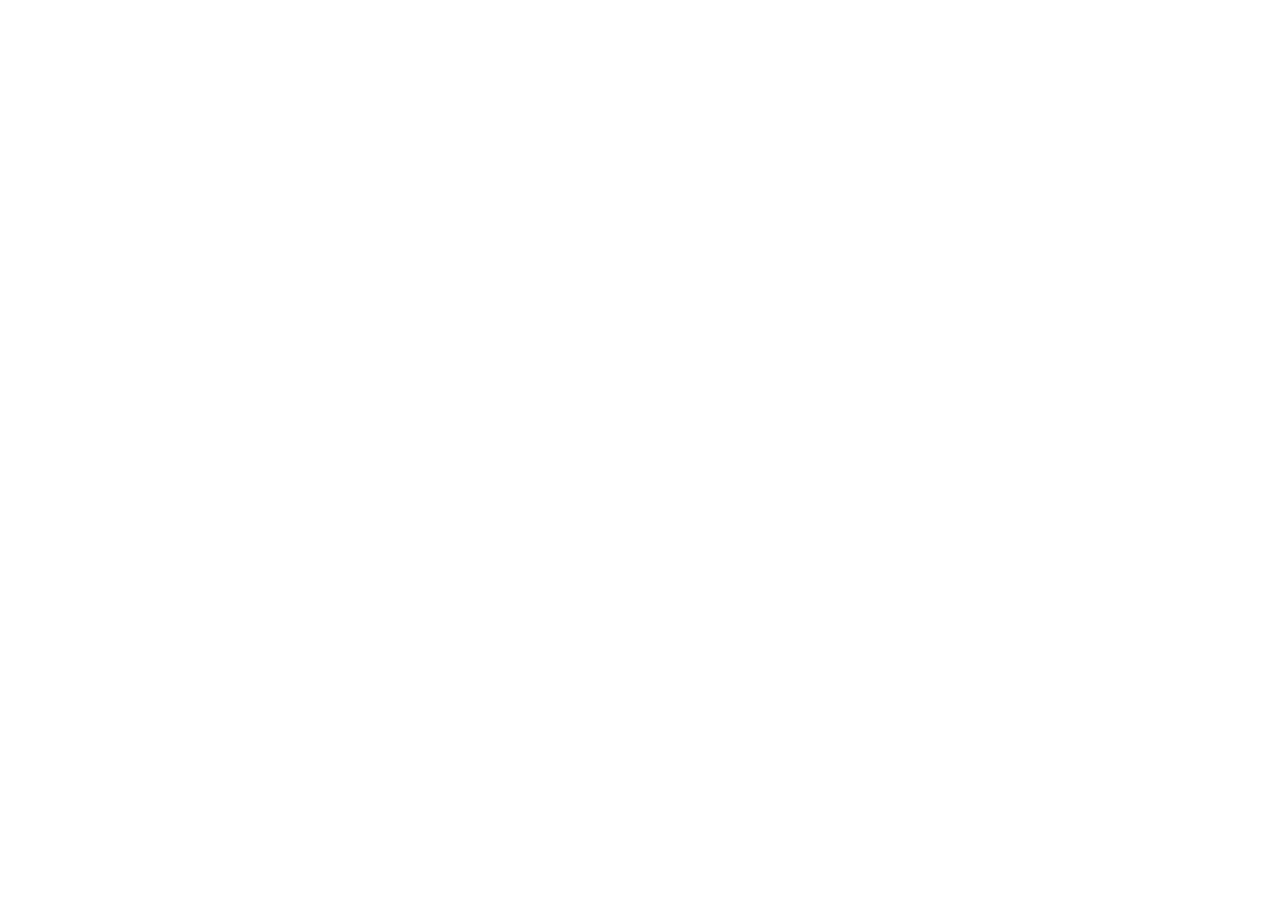
==== index.html @ 6d7d097d "project initiated with all the resouces" ====
<!DOCTYPE html>
<html lang="en">
<head>
    <meta charset="UTF-8">
    <meta name="viewport" content="width=device-width, initial-scale=1.0">
    <title>Taher Md Hasibul Portfolio</title>
</head>
<body>
    
</body>
</html>
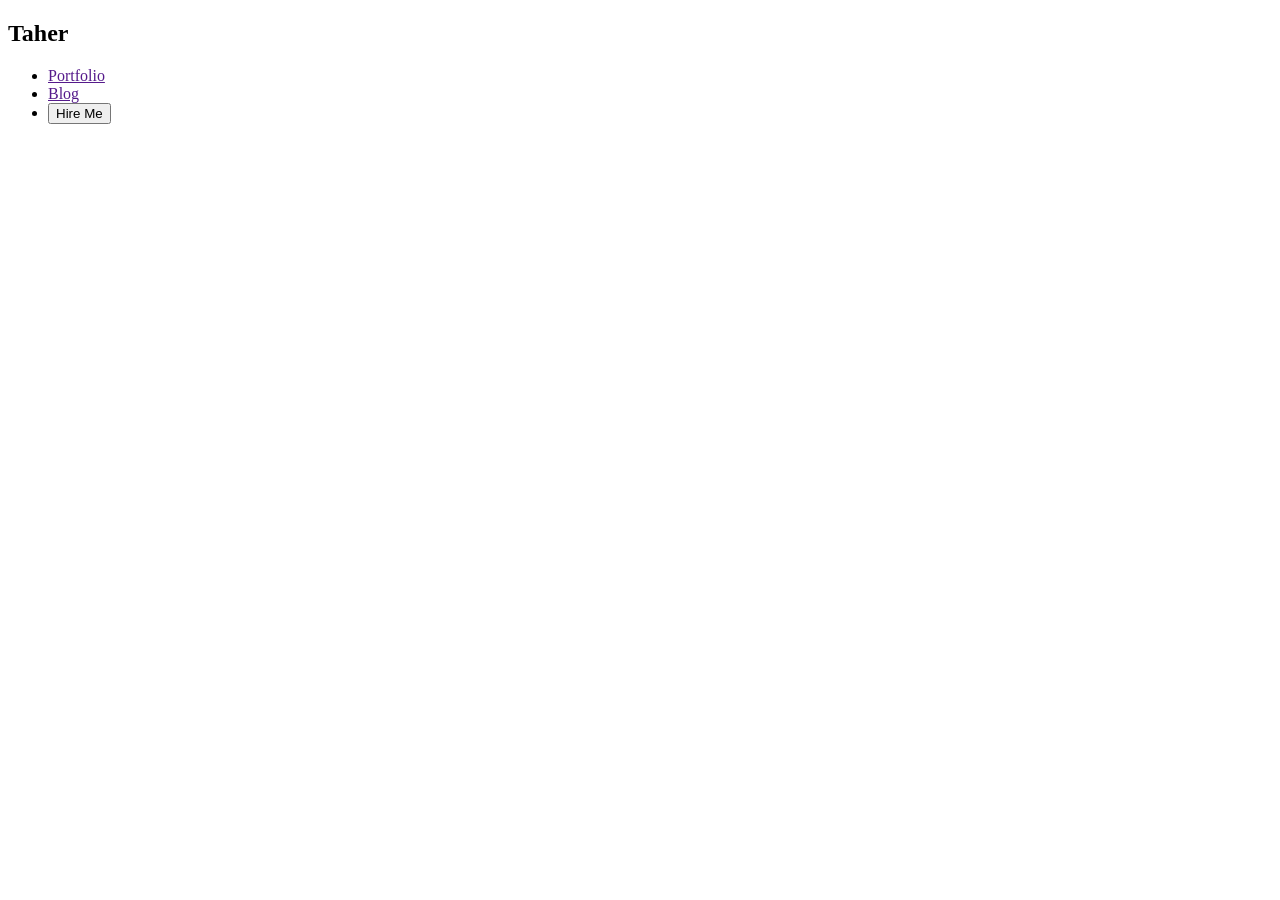
==== commit 068d5d3c: "design navbar and styled according to design" ====
--- a/index.html
+++ b/index.html
@@ -4,8 +4,27 @@
     <meta charset="UTF-8">
     <meta name="viewport" content="width=device-width, initial-scale=1.0">
     <title>Taher Md Hasibul Portfolio</title>
+    <link rel="preconnect" href="https://fonts.googleapis.com">
+<link rel="preconnect" href="https://fonts.gstatic.com" crossorigin>
+<link href="https://fonts.googleapis.com/css2?family=Open+Sans:ital,wght@0,300..800;1,300..800&display=swap" rel="stylesheet">
+
+<link rel="stylesheet" href="../hero-dev-code/styles/portfolio.css">
 </head>
-<body>
+
+<body class="font-open-sans">
+    <header>
+        <nav>
+            <div class="logo">
+                <h2> Ta<span class="color-orange">h</span>er</h2>
+            </div>
+
+            <ul class="menu">
+                <li><a href="">Portfolio</a></li>
+                <li><a href="">Blog</a></li>
+                <li><button class="btn"> Hire Me </button></li>
+            </ul>
+        </nav>
+    </header>
     
 </body>
 </html>
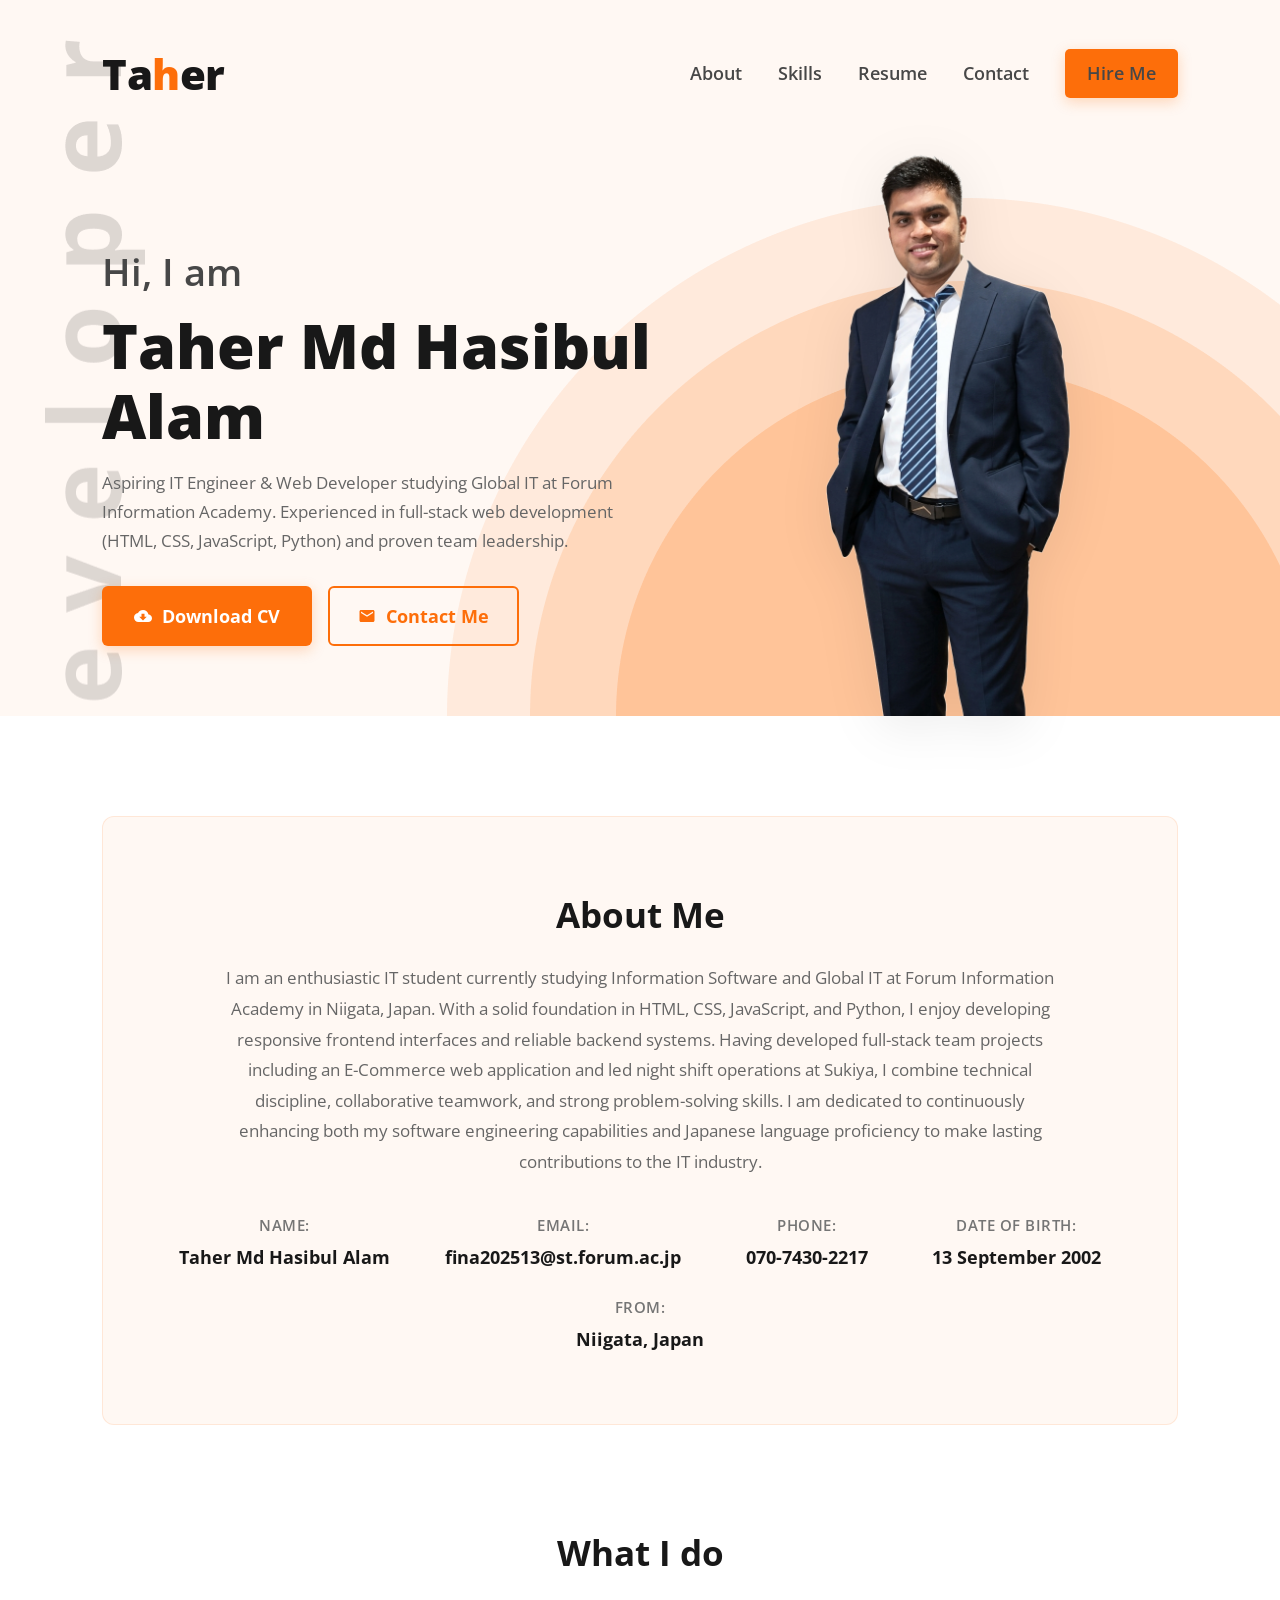
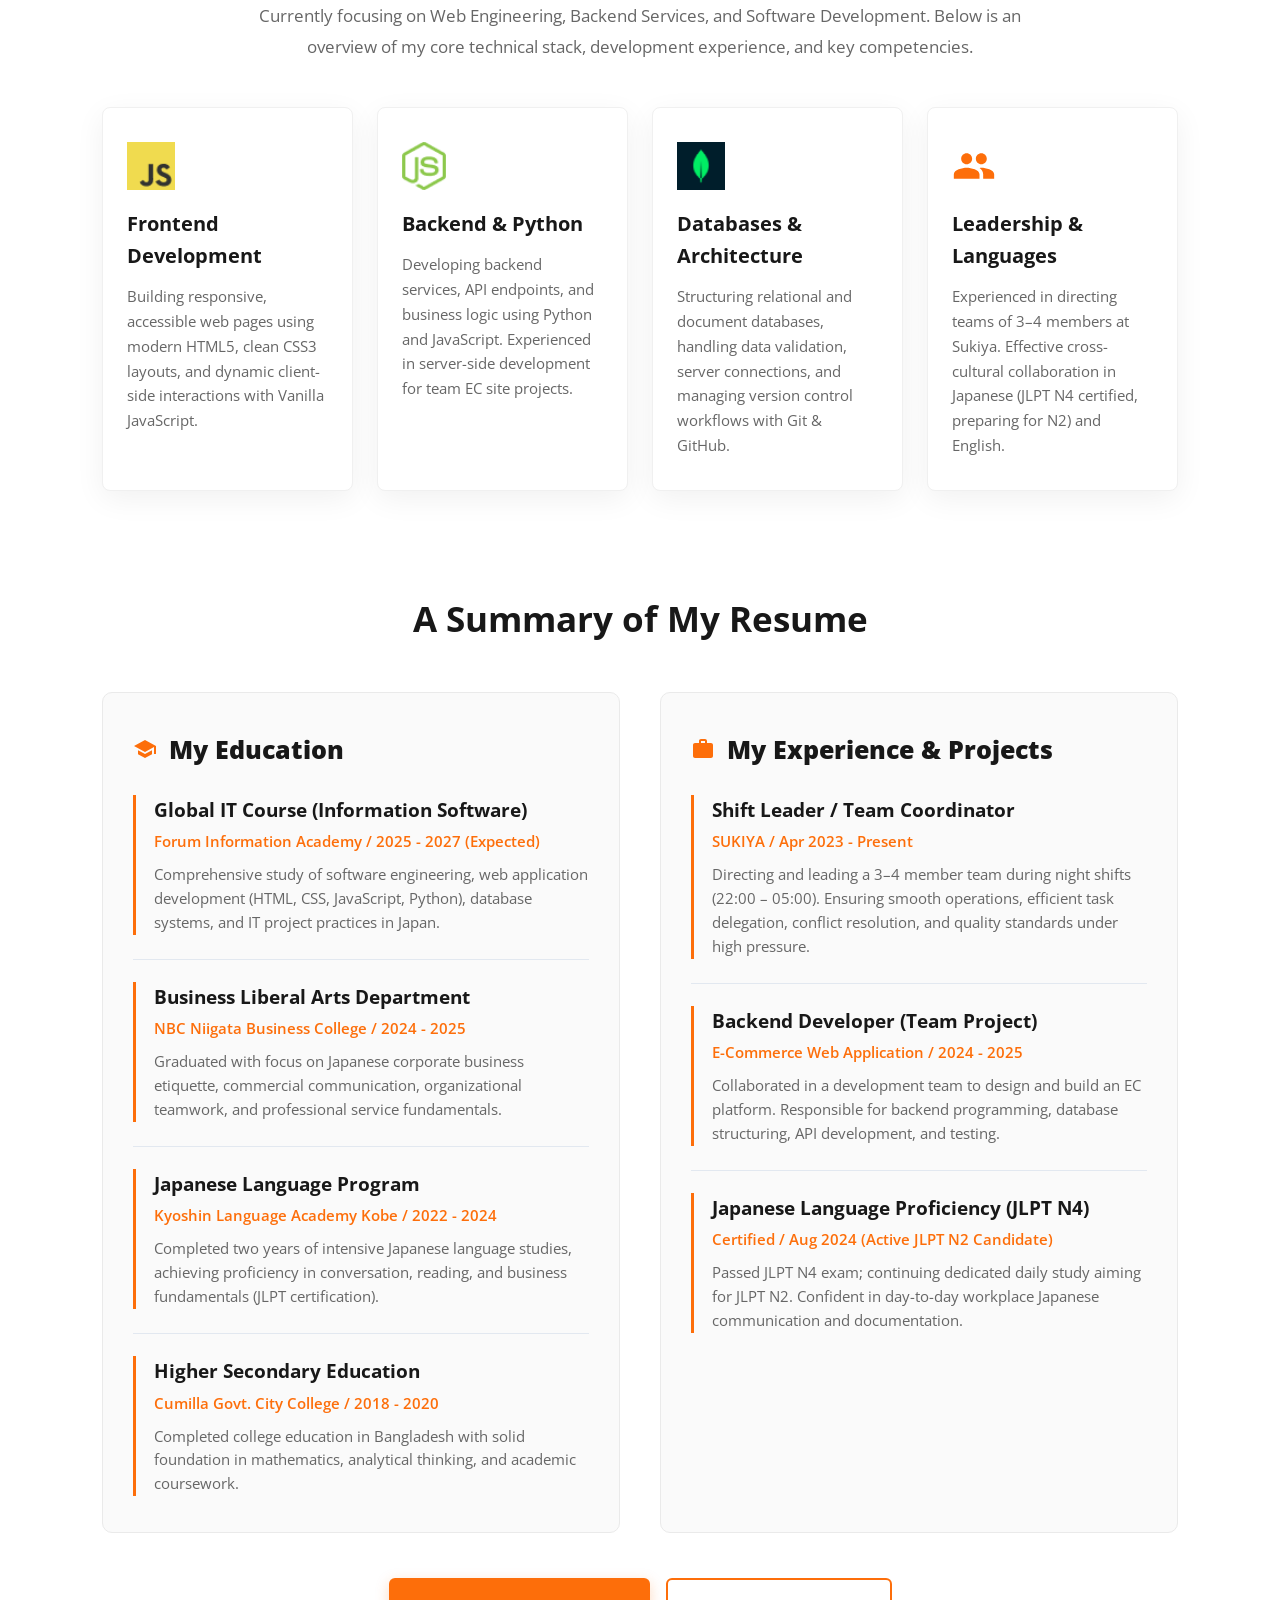
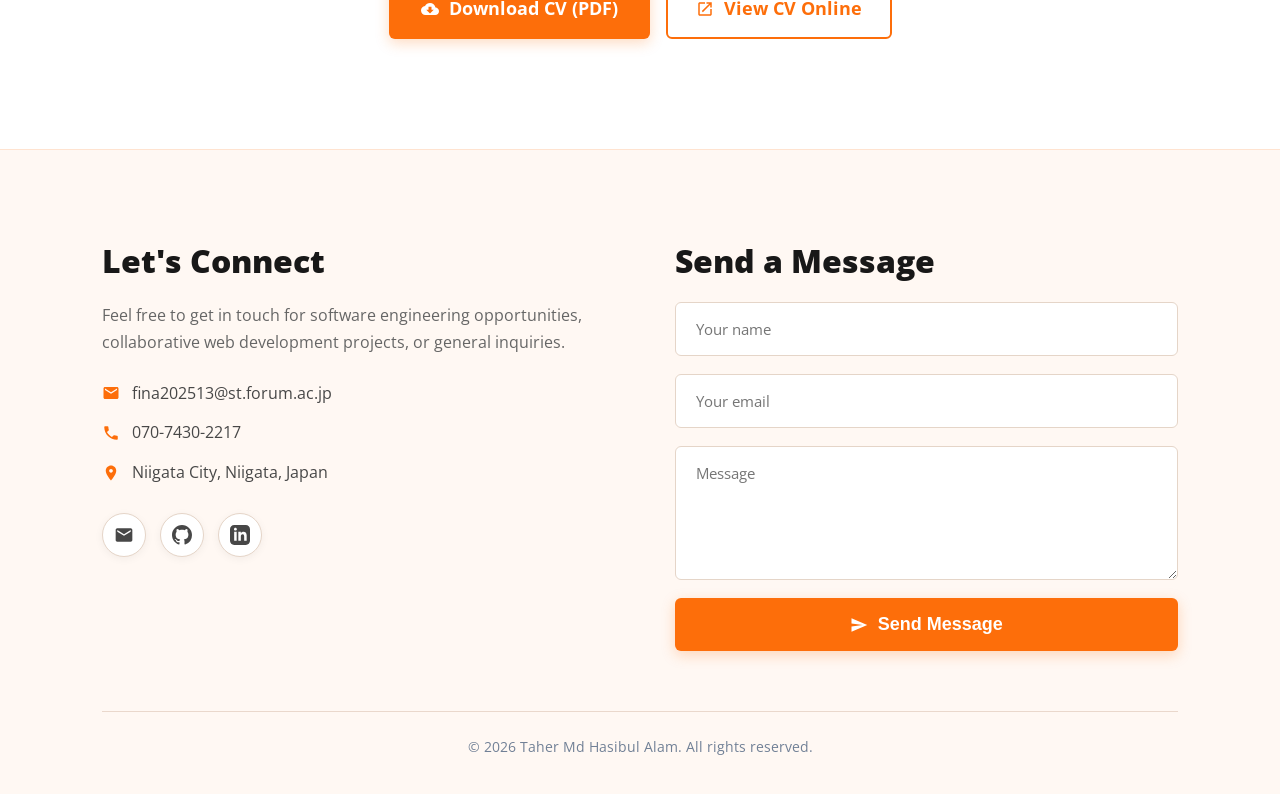
==== commit ee2b24ca: "Update portfolio: fix mobile layout, add CV files, SVG icons, and interactive features" ====
--- a/index.html
+++ b/index.html
@@ -3,28 +3,378 @@
 <head>
     <meta charset="UTF-8">
     <meta name="viewport" content="width=device-width, initial-scale=1.0">
-    <title>Taher Md Hasibul Portfolio</title>
+    <title>Taher Md Hasibul Alam | Web Developer Portfolio</title>
+    <meta name="description" content="Portfolio of Taher Md Hasibul Alam - Web Developer & Global IT Student at Forum Information Academy in Niigata, Japan. Specializing in Frontend and Backend Development.">
+    <!-- Favicon -->
+    <link rel="icon" type="image/svg+xml" href="data:image/svg+xml,<svg xmlns='http://www.w3.org/2000/svg' viewBox='0 0 100 100'><rect width='100' height='100' rx='20' fill='%23FD6E0A'/><text x='50%' y='55%' dominant-baseline='central' text-anchor='middle' fill='white' font-size='60' font-family='sans-serif' font-weight='bold'>T</text></svg>">
+    <!-- Google Fonts -->
     <link rel="preconnect" href="https://fonts.googleapis.com">
-<link rel="preconnect" href="https://fonts.gstatic.com" crossorigin>
-<link href="https://fonts.googleapis.com/css2?family=Open+Sans:ital,wght@0,300..800;1,300..800&display=swap" rel="stylesheet">
-
-<link rel="stylesheet" href="../hero-dev-code/styles/portfolio.css">
+    <link rel="preconnect" href="https://fonts.gstatic.com" crossorigin>
+    <link href="https://fonts.googleapis.com/css2?family=Open+Sans:ital,wght@0,300..800;1,300..800&display=swap" rel="stylesheet">
+    <!-- Font Awesome 6.5.1 -->
+    <link rel="stylesheet" href="https://cdnjs.cloudflare.com/ajax/libs/font-awesome/6.5.1/css/all.min.css">
+    <!-- Custom CSS -->
+    <link rel="stylesheet" href="styles/portfolio.css">
 </head>
 
 <body class="font-open-sans">
-    <header>
+    <!-- Header Section -->
+    <header class="header">
         <nav>
-            <div class="logo">
-                <h2> Ta<span class="color-orange">h</span>er</h2>
-            </div>
-
-            <ul class="menu">
-                <li><a href="">Portfolio</a></li>
-                <li><a href="">Blog</a></li>
-                <li><button class="btn"> Hire Me </button></li>
+            <a href="#" class="logo-link" aria-label="Taher Portfolio Home">
+                <div class="logo">
+                    <h2>Ta<span class="color-orange">h</span>er</h2>
+                </div>
+            </a>
+
+            <button class="mobile-menu-btn" id="mobile-menu-toggle" aria-label="Toggle navigation menu">
+                <svg width="22" height="22" viewBox="0 0 24 24" fill="currentColor"><path d="M3 18h18v-2H3v2zm0-5h18v-2H3v2zm0-7v2h18V6H3z"/></svg>
+            </button>
+
+            <ul class="menu" id="nav-menu">
+                <li><a href="#about">About</a></li>
+                <li><a href="#skills">Skills</a></li>
+                <li><a href="#resume">Resume</a></li>
+                <li><a href="#contact">Contact</a></li>
+                <li><a href="#contact" class="btn-primary btn-nav">Hire Me</a></li>
             </ul>
         </nav>
+
+        <section id="banner" class="banner">
+            <div class="banner-content">
+                <h4 class="banner-greetings">Hi, I am</h4>
+                <h1 class="banner-title">Taher Md Hasibul Alam</h1>
+                <p class="banner-description">
+                    Aspiring IT Engineer & Web Developer studying Global IT at Forum Information Academy. Experienced in full-stack web development (HTML, CSS, JavaScript, Python) and proven team leadership.
+                </p>
+                <div class="banner-buttons">
+                    <a href="cv.pdf" download="Taher_Md_Hasibul_Alam_CV.pdf" class="btn-primary">
+                        <svg width="18" height="18" viewBox="0 0 24 24" fill="currentColor"><path d="M19.35 10.04C18.67 6.59 15.64 4 12 4 9.11 4 6.6 5.64 5.35 8.04 2.34 8.36 0 10.91 0 14c0 3.31 2.69 6 6 6h13c2.76 0 5-2.24 5-5 0-2.64-2.05-4.78-4.65-4.96zM17 13l-5 5-5-5h3V9h4v4h3z"/></svg>
+                        Download CV
+                    </a>
+                    <a href="#contact" class="btn-contact">
+                        <svg width="18" height="18" viewBox="0 0 24 24" fill="currentColor"><path d="M20 4H4c-1.1 0-1.99.9-1.99 2L2 18c0 1.1.9 2 2 2h16c1.1 0 2-.9 2-2V6c0-1.1-.9-2-2-2zm0 4l-8 5-8-5V6l8 5 8-5v2z"/></svg>
+                        Contact Me
+                    </a>
+                </div>
+            </div>
+            <div class="banner-image">
+                <img src="images/taher_cutout.png" alt="Taher Md Hasibul Alam - Web Developer">
+            </div>
+        </section>
     </header>
-    
+
+    <!-- Main Content -->
+    <main class="main-container">
+        <!-- About Me Section -->
+        <section id="about" class="about">
+            <h3 class="section-title">About Me</h3>
+            <p class="section-description">
+                I am an enthusiastic IT student currently studying Information Software and Global IT at Forum Information Academy in Niigata, Japan. With a solid foundation in HTML, CSS, JavaScript, and Python, I enjoy developing responsive frontend interfaces and reliable backend systems. Having developed full-stack team projects including an E-Commerce web application and led night shift operations at Sukiya, I combine technical discipline, collaborative teamwork, and strong problem-solving skills. I am dedicated to continuously enhancing both my software engineering capabilities and Japanese language proficiency to make lasting contributions to the IT industry.
+            </p>
+            <div class="about-info-container">
+                <div class="about-info">
+                    <h4 class="info-title">Name:</h4>
+                    <p class="info-description">Taher Md Hasibul Alam</p>
+                </div>
+                <div class="about-info">
+                    <h4 class="info-title">Email:</h4>
+                    <p class="info-description">
+                        <a href="mailto:fina202513@st.forum.ac.jp" class="info-link">fina202513@st.forum.ac.jp</a>
+                    </p>
+                </div>
+                <div class="about-info">
+                    <h4 class="info-title">Phone:</h4>
+                    <p class="info-description">
+                        <a href="tel:07074302217" class="info-link">070-7430-2217</a>
+                    </p>
+                </div>
+                <div class="about-info">
+                    <h4 class="info-title">Date of birth:</h4>
+                    <p class="info-description">13 September 2002</p>
+                </div>
+                <div class="about-info">
+                    <h4 class="info-title">From:</h4>
+                    <p class="info-description">Niigata, Japan</p>
+                </div>
+            </div>
+        </section>
+
+        <!-- What I Do Section -->
+        <section id="skills" class="skills-section">
+            <h3 class="section-title">What I do</h3>
+            <p class="section-description">
+                Currently focusing on Web Engineering, Backend Services, and Software Development. Below is an overview of my core technical stack, development experience, and key competencies.
+            </p>
+            <div class="skills-container">
+                <div class="skill-card">
+                    <div class="skill-icon-wrap">
+                        <img src="images/icons/js.png" alt="Frontend & JavaScript">
+                    </div>
+                    <h4 class="skill-title">Frontend Development</h4>
+                    <p class="skill-description">
+                        Building responsive, accessible web pages using modern HTML5, clean CSS3 layouts, and dynamic client-side interactions with Vanilla JavaScript.
+                    </p>
+                </div>
+                <div class="skill-card">
+                    <div class="skill-icon-wrap">
+                        <img src="images/icons/nodejs.png" alt="Backend & Python">
+                    </div>
+                    <h4 class="skill-title">Backend & Python</h4>
+                    <p class="skill-description">
+                        Developing backend services, API endpoints, and business logic using Python and JavaScript. Experienced in server-side development for team EC site projects.
+                    </p>
+                </div>
+                <div class="skill-card">
+                    <div class="skill-icon-wrap">
+                        <img src="images/icons/mongo.png" alt="Databases & Architecture">
+                    </div>
+                    <h4 class="skill-title">Databases & Architecture</h4>
+                    <p class="skill-description">
+                        Structuring relational and document databases, handling data validation, server connections, and managing version control workflows with Git & GitHub.
+                    </p>
+                </div>
+                <div class="skill-card">
+                    <div class="skill-icon-wrap">
+                        <svg width="44" height="44" viewBox="0 0 24 24" fill="#FD6E0A"><path d="M16 11c1.66 0 2.99-1.34 2.99-3S17.66 5 16 5c-1.66 0-3 1.34-3 3s1.34 3 3 3zm-8 0c1.66 0 2.99-1.34 2.99-3S9.66 5 8 5C6.34 5 5 6.34 5 8s1.34 3 3 3zm0 2c-2.33 0-7 1.17-7 3.5V19h14v-2.5c0-2.33-4.67-3.5-7-3.5zm8 0c-.29 0-.62.02-.97.05 1.16.84 1.97 1.97 1.97 3.45V19h6v-2.5c0-2.33-4.67-3.5-7-3.5z"/></svg>
+                    </div>
+                    <h4 class="skill-title">Leadership & Languages</h4>
+                    <p class="skill-description">
+                        Experienced in directing teams of 3–4 members at Sukiya. Effective cross-cultural collaboration in Japanese (JLPT N4 certified, preparing for N2) and English.
+                    </p>
+                </div>
+            </div>
+        </section>
+
+        <!-- Resume Section -->
+        <section id="resume" class="resume-section">
+            <h3 class="section-title">A Summary of My Resume</h3>
+            
+            <div class="resume-container">
+                <!-- Education Column -->
+                <div class="resume-column">
+                    <h3 class="resume-column-title">
+                        <svg width="24" height="24" viewBox="0 0 24 24" fill="#FD6E0A"><path d="M5 13.18v4L12 21l7-3.82v-4L12 17l-7-3.82zM12 3L1 9l11 6 9-4.91V17h2V9L12 3z"/></svg>
+                        My Education
+                    </h3>
+
+                    <div class="resume-item">
+                        <h4 class="experience-title">Global IT Course (Information Software)</h4>
+                        <h5 class="experience-sub-title">Forum Information Academy / 2025 - 2027 (Expected)</h5>
+                        <p class="experience-description">
+                            Comprehensive study of software engineering, web application development (HTML, CSS, JavaScript, Python), database systems, and IT project practices in Japan.
+                        </p>
+                    </div>
+                    <hr>
+
+                    <div class="resume-item">
+                        <h4 class="experience-title">Business Liberal Arts Department</h4>
+                        <h5 class="experience-sub-title">NBC Niigata Business College / 2024 - 2025</h5>
+                        <p class="experience-description">
+                            Graduated with focus on Japanese corporate business etiquette, commercial communication, organizational teamwork, and professional service fundamentals.
+                        </p>
+                    </div>
+                    <hr>
+
+                    <div class="resume-item">
+                        <h4 class="experience-title">Japanese Language Program</h4>
+                        <h5 class="experience-sub-title">Kyoshin Language Academy Kobe / 2022 - 2024</h5>
+                        <p class="experience-description">
+                            Completed two years of intensive Japanese language studies, achieving proficiency in conversation, reading, and business fundamentals (JLPT certification).
+                        </p>
+                    </div>
+                    <hr>
+
+                    <div class="resume-item">
+                        <h4 class="experience-title">Higher Secondary Education</h4>
+                        <h5 class="experience-sub-title">Cumilla Govt. City College / 2018 - 2020</h5>
+                        <p class="experience-description">
+                            Completed college education in Bangladesh with solid foundation in mathematics, analytical thinking, and academic coursework.
+                        </p>
+                    </div>
+                </div>
+
+                <!-- Experience Column -->
+                <div class="resume-column">
+                    <h3 class="resume-column-title">
+                        <svg width="24" height="24" viewBox="0 0 24 24" fill="#FD6E0A"><path d="M20 6h-4V4c0-1.11-.89-2-2-2h-4c-1.11 0-2 .89-2 2v2H4c-1.11 0-1.99.89-1.99 2L2 19c0 1.11.89 2 2 2h16c1.11 0 2-.89 2-2V8c0-1.11-.89-2-2-2zm-6 0h-4V4h4v2z"/></svg>
+                        My Experience & Projects
+                    </h3>
+
+                    <div class="resume-item">
+                        <h4 class="experience-title">Shift Leader / Team Coordinator</h4>
+                        <h5 class="experience-sub-title">SUKIYA / Apr 2023 - Present</h5>
+                        <p class="experience-description">
+                            Directing and leading a 3–4 member team during night shifts (22:00 – 05:00). Ensuring smooth operations, efficient task delegation, conflict resolution, and quality standards under high pressure.
+                        </p>
+                    </div>
+                    <hr>
+
+                    <div class="resume-item">
+                        <h4 class="experience-title">Backend Developer (Team Project)</h4>
+                        <h5 class="experience-sub-title">E-Commerce Web Application / 2024 - 2025</h5>
+                        <p class="experience-description">
+                            Collaborated in a development team to design and build an EC platform. Responsible for backend programming, database structuring, API development, and testing.
+                        </p>
+                    </div>
+                    <hr>
+
+                    <div class="resume-item">
+                        <h4 class="experience-title">Japanese Language Proficiency (JLPT N4)</h4>
+                        <h5 class="experience-sub-title">Certified / Aug 2024 (Active JLPT N2 Candidate)</h5>
+                        <p class="experience-description">
+                            Passed JLPT N4 exam; continuing dedicated daily study aiming for JLPT N2. Confident in day-to-day workplace Japanese communication and documentation.
+                        </p>
+                    </div>
+                </div>
+            </div>
+
+            <div class="download-cv-btn-container">
+                <a href="cv.pdf" download="Taher_Md_Hasibul_Alam_CV.pdf" class="btn-primary">
+                    <svg width="18" height="18" viewBox="0 0 24 24" fill="currentColor"><path d="M19.35 10.04C18.67 6.59 15.64 4 12 4 9.11 4 6.6 5.64 5.35 8.04 2.34 8.36 0 10.91 0 14c0 3.31 2.69 6 6 6h13c2.76 0 5-2.24 5-5 0-2.64-2.05-4.78-4.65-4.96zM17 13l-5 5-5-5h3V9h4v4h3z"/></svg>
+                    Download CV (PDF)
+                </a>
+                <a href="cv.html" target="_blank" class="btn-contact">
+                    <svg width="18" height="18" viewBox="0 0 24 24" fill="currentColor"><path d="M19 19H5V5h7V3H5c-1.11 0-2 .9-2 2v14c0 1.1.89 2 2 2h14c1.1 0 2-.9 2-2v-7h-2v7zM14 3v2h3.59l-9.83 9.83 1.41 1.41L19 6.41V10h2V3h-7z"/></svg>
+                    View CV Online
+                </a>
+            </div>
+        </section>
+    </main>
+
+    <!-- Footer / Contact Section -->
+    <footer id="contact" class="footer">
+        <div class="footer-container">
+            <div class="footer-column">
+                <h3 class="footer-title">Let's Connect</h3>
+                <p class="footer-description">
+                    Feel free to get in touch for software engineering opportunities, collaborative web development projects, or general inquiries.
+                </p>
+                <div class="footer-contact-list">
+                    <a href="mailto:fina202513@st.forum.ac.jp" class="footer-contact-item">
+                        <svg width="18" height="18" viewBox="0 0 24 24" fill="#FD6E0A"><path d="M20 4H4c-1.1 0-1.99.9-1.99 2L2 18c0 1.1.9 2 2 2h16c1.1 0 2-.9 2-2V6c0-1.1-.9-2-2-2zm0 4l-8 5-8-5V6l8 5 8-5v2z"/></svg>
+                        fina202513@st.forum.ac.jp
+                    </a>
+                    <a href="tel:07074302217" class="footer-contact-item">
+                        <svg width="18" height="18" viewBox="0 0 24 24" fill="#FD6E0A"><path d="M6.62 10.79c1.44 2.83 3.76 5.14 6.59 6.59l2.2-2.2c.27-.27.67-.36 1.02-.24 1.12.37 2.33.57 3.57.57.55 0 1 .45 1 1V20c0 .55-.45 1-1 1-9.39 0-17-7.61-17-17 0-.55.45-1 1-1h3.5c.55 0 1 .45 1 1 0 1.25.2 2.45.57 3.57.11.35.03.74-.25 1.02l-2.2 2.2z"/></svg>
+                        070-7430-2217
+                    </a>
+                    <div class="footer-contact-item">
+                        <svg width="18" height="18" viewBox="0 0 24 24" fill="#FD6E0A"><path d="M12 2C8.13 2 5 5.13 5 9c0 5.25 7 13 7 13s7-7.75 7-13c0-3.87-3.13-7-7-7zm0 9.5c-1.38 0-2.5-1.12-2.5-2.5s1.12-2.5 2.5-2.5 2.5 1.12 2.5 2.5-1.12 2.5-2.5 2.5z"/></svg>
+                        Niigata City, Niigata, Japan
+                    </div>
+                </div>
+                <div class="social-links">
+                    <a href="mailto:fina202513@st.forum.ac.jp" class="social-btn" title="Send Email" aria-label="Send Email">
+                        <svg width="19" height="19" viewBox="0 0 24 24" fill="currentColor"><path d="M20 4H4c-1.1 0-1.99.9-1.99 2L2 18c0 1.1.9 2 2 2h16c1.1 0 2-.9 2-2V6c0-1.1-.9-2-2-2zm0 4l-8 5-8-5V6l8 5 8-5v2z"/></svg>
+                    </a>
+                    <a href="https://github.com/fina202513-prog" target="_blank" rel="noopener noreferrer" class="social-btn" title="GitHub Profile" aria-label="GitHub Profile">
+                        <svg width="19" height="19" viewBox="0 0 24 24" fill="currentColor"><path d="M12 0C5.37 0 0 5.37 0 12c0 5.31 3.435 9.795 8.205 11.385.6.105.825-.255.825-.57 0-.285-.015-1.23-.015-2.235-3.015.555-3.795-.735-4.035-1.41-.135-.345-.72-1.41-1.23-1.695-.42-.225-1.02-.78-.015-.795.945-.015 1.62.87 1.845 1.23 1.08 1.815 2.805 1.305 3.495.99.105-.78.42-1.305.765-1.605-2.67-.3-5.46-1.335-5.46-5.925 0-1.305.465-2.385 1.23-3.225-.12-.3-.54-1.53.12-3.18 0 0 1.005-.315 3.3 1.23.96-.27 1.98-.405 3-.405s2.04.135 3 .405c2.295-1.56 3.3-1.23 3.3-1.23.66 1.65.24 2.88.12 3.18.765.84 1.23 1.905 1.23 3.225 0 4.605-2.805 5.625-5.475 5.925.435.375.81 1.095.81 2.22 0 1.605-.015 2.895-.015 3.3 0 .315.225.69.825.57A12.02 12.02 0 0024 12c0-6.63-5.37-12-12-12z"/></svg>
+                    </a>
+                    <a href="https://linkedin.com" target="_blank" rel="noopener noreferrer" class="social-btn" title="LinkedIn Profile" aria-label="LinkedIn Profile">
+                        <svg width="18" height="18" viewBox="0 0 24 24" fill="currentColor"><path d="M19 0h-14c-2.761 0-5 2.239-5 5v14c0 2.761 2.239 5 5 5h14c2.762 0 5-2.239 5-5v-14c0-2.761-2.238-5-5-5zm-11 19h-3v-11h3v11zm-1.5-12.268c-.966 0-1.75-.79-1.75-1.764s.784-1.764 1.75-1.764 1.75.79 1.75 1.764-.783 1.764-1.75 1.764zm13.5 12.268h-3v-5.604c0-3.368-4-3.113-4 0v5.604h-3v-11h3v1.765c1.396-2.586 7-2.777 7 2.476v6.759z"/></svg>
+                    </a>
+                </div>
+            </div>
+
+            <div class="footer-column contact-form">
+                <h3 class="footer-title">Send a Message</h3>
+                <form id="contact-form" action="mailto:fina202513@st.forum.ac.jp" method="POST" enctype="text/plain">
+                    <input type="text" id="form-name" name="name" placeholder="Your name" required aria-label="Your name">
+                    <input type="email" id="form-email" name="email" placeholder="Your email" required aria-label="Your email">
+                    <textarea rows="5" id="form-message" name="message" placeholder="Message" required aria-label="Message"></textarea>
+                    <button class="btn-primary" type="submit">
+                        <svg width="18" height="18" viewBox="0 0 24 24" fill="currentColor"><path d="M2.01 21L23 12 2.01 3 2 10l15 2-15 2z"/></svg>
+                        Send Message
+                    </button>
+                    <div class="form-feedback" id="form-feedback"></div>
+                </form>
+            </div>
+        </div>
+
+        <div class="footer-bottom">
+            <p>© 2026 Taher Md Hasibul Alam. All rights reserved.</p>
+        </div>
+    </footer>
+
+    <!-- Back to top button -->
+    <button class="back-to-top" id="back-to-top" aria-label="Back to top">
+        <svg width="20" height="20" viewBox="0 0 24 24" fill="currentColor"><path d="M4 12l1.41 1.41L11 7.83V20h2V7.83l5.58 5.59L20 12l-8-8-8 8z"/></svg>
+    </button>
+
+    <!-- Interactive JavaScript -->
+    <script>
+        // Mobile Navigation Toggle
+        const menuToggle = document.getElementById('mobile-menu-toggle');
+        const navMenu = document.getElementById('nav-menu');
+
+        if (menuToggle && navMenu) {
+            menuToggle.addEventListener('click', () => {
+                navMenu.classList.toggle('open');
+                const isOpen = navMenu.classList.contains('open');
+                menuToggle.setAttribute('aria-expanded', isOpen);
+                menuToggle.innerHTML = isOpen 
+                    ? '<svg width="22" height="22" viewBox="0 0 24 24" fill="currentColor"><path d="M19 6.41L17.59 5 12 10.59 6.41 5 5 6.41 10.59 12 5 17.59 6.41 19 12 13.41 17.59 19 19 17.59 13.41 12z"/></svg>'
+                    : '<svg width="22" height="22" viewBox="0 0 24 24" fill="currentColor"><path d="M3 18h18v-2H3v2zm0-5h18v-2H3v2zm0-7v2h18V6H3z"/></svg>';
+            });
+
+            // Close menu when clicking on any menu link
+            navMenu.querySelectorAll('a').forEach(link => {
+                link.addEventListener('click', () => {
+                    if (navMenu.classList.contains('open')) {
+                        navMenu.classList.remove('open');
+                        menuToggle.setAttribute('aria-expanded', 'false');
+                        menuToggle.innerHTML = '<svg width="22" height="22" viewBox="0 0 24 24" fill="currentColor"><path d="M3 18h18v-2H3v2zm0-5h18v-2H3v2zm0-7v2h18V6H3z"/></svg>';
+                    }
+                });
+            });
+        }
+
+        // Back to top floating button
+        const backToTopBtn = document.getElementById('back-to-top');
+        if (backToTopBtn) {
+            window.addEventListener('scroll', () => {
+                if (window.scrollY > 300) {
+                    backToTopBtn.classList.add('show');
+                } else {
+                    backToTopBtn.classList.remove('show');
+                }
+            });
+
+            backToTopBtn.addEventListener('click', () => {
+                window.scrollTo({ top: 0, behavior: 'smooth' });
+            });
+        }
+
+        // Contact Form Submission Handler
+        const contactForm = document.getElementById('contact-form');
+        const formFeedback = document.getElementById('form-feedback');
+
+        if (contactForm) {
+            contactForm.addEventListener('submit', (e) => {
+                const name = document.getElementById('form-name').value.trim();
+                const email = document.getElementById('form-email').value.trim();
+                const message = document.getElementById('form-message').value.trim();
+
+                if (!name || !email || !message) return;
+
+                // Build mailto query
+                const subject = encodeURIComponent(`Portfolio Inquiry from ${name}`);
+                const body = encodeURIComponent(`Name: ${name}\nEmail: ${email}\n\nMessage:\n${message}`);
+                const mailtoUrl = `mailto:fina202513@st.forum.ac.jp?subject=${subject}&body=${body}`;
+
+                // Show success feedback
+                if (formFeedback) {
+                    formFeedback.textContent = "Thank you! Launching your email app to send message...";
+                    formFeedback.className = "form-feedback success";
+                }
+
+                // Launch mail client
+                setTimeout(() => {
+                    window.location.href = mailtoUrl;
+                }, 400);
+            });
+        }
+    </script>
 </body>
-</html>+</html>
--- a/styles/portfolio.css
+++ b/styles/portfolio.css
@@ -0,0 +1,861 @@
+/* Reset & Shared styles */
+* {
+    margin: 0;
+    padding: 0;
+    box-sizing: border-box;
+}
+
+html {
+    scroll-behavior: smooth;
+    overflow-x: hidden;
+}
+
+body {
+    font-family: "Open Sans", -apple-system, BlinkMacSystemFont, "Segoe UI", Roboto, sans-serif;
+    color: #474747;
+    background-color: #FFFFFF;
+    overflow-x: hidden;
+    line-height: 1.6;
+}
+
+.font-open-sans {
+    font-family: "Open Sans", -apple-system, BlinkMacSystemFont, "Segoe UI", Roboto, sans-serif;
+}
+
+.color-orange {
+    color: #FD6E0A;
+}
+
+/* Primary Button */
+.btn-primary {
+    background-color: #FD6E0A;
+    border: none;
+    padding: 16px 32px;
+    border-radius: 6px;
+    font-size: 18px;
+    font-weight: 700;
+    color: white;
+    cursor: pointer;
+    text-decoration: none;
+    display: inline-flex;
+    align-items: center;
+    justify-content: center;
+    gap: 10px;
+    transition: background-color 0.2s ease, transform 0.2s ease, box-shadow 0.2s ease;
+    box-shadow: 0 4px 14px rgba(253, 110, 10, 0.25);
+}
+
+.btn-primary svg {
+    flex-shrink: 0;
+}
+
+.btn-primary:hover {
+    background-color: #e55c00;
+    transform: translateY(-2px);
+    box-shadow: 0 6px 18px rgba(253, 110, 10, 0.35);
+}
+
+.btn-primary:active {
+    transform: translateY(0);
+}
+
+.btn-nav {
+    padding: 10px 22px;
+    font-size: 15px;
+    border-radius: 5px;
+}
+
+/* Secondary / Outline Button */
+.btn-contact {
+    background-color: transparent;
+    border: 2px solid #FD6E0A;
+    color: #FD6E0A;
+    padding: 14px 28px;
+    border-radius: 6px;
+    font-size: 18px;
+    font-weight: 700;
+    text-decoration: none;
+    cursor: pointer;
+    transition: all 0.2s ease;
+    display: inline-flex;
+    align-items: center;
+    justify-content: center;
+    gap: 10px;
+}
+
+.btn-contact svg {
+    flex-shrink: 0;
+}
+
+.btn-contact:hover {
+    background-color: #FD6E0A;
+    color: white;
+    transform: translateY(-2px);
+    box-shadow: 0 6px 18px rgba(253, 110, 10, 0.25);
+}
+
+.btn-contact:active {
+    transform: translateY(0);
+}
+
+/* Section Shared Typography */
+.section-title {
+    font-size: 35px;
+    font-weight: bold;
+    color: #181818;
+    text-align: center;
+    margin-bottom: 20px;
+}
+
+.section-description {
+    font-size: 17px;
+    color: #666666;
+    line-height: 1.8;
+    text-align: center;
+    max-width: 830px;
+    margin: 0 auto;
+}
+
+/* Main Container */
+.main-container {
+    width: 84%;
+    max-width: 1140px;
+    margin: 0 auto;
+}
+
+/* =========================================
+   Header & Navbar
+   ========================================= */
+header.header {
+    background-color: #FFF8F3;
+    background-image: url('../images/header_bg.png'), url('../images/developer.png');
+    background-repeat: no-repeat;
+    background-position: bottom right, left 45px top 40px;
+    padding-top: 40px;
+}
+
+nav {
+    width: 84%;
+    max-width: 1140px;
+    margin: 0 auto;
+    display: flex;
+    justify-content: space-between;
+    align-items: center;
+    position: relative;
+}
+
+.logo-link {
+    text-decoration: none;
+    color: inherit;
+    display: inline-block;
+}
+
+.logo h2 {
+    font-size: 42px;
+    font-weight: 900;
+    color: #181818;
+    letter-spacing: -0.5px;
+}
+
+.mobile-menu-btn {
+    display: none;
+    background: #FFFFFF;
+    border: 1px solid #E5D5C8;
+    width: 44px;
+    height: 44px;
+    border-radius: 6px;
+    color: #181818;
+    cursor: pointer;
+    align-items: center;
+    justify-content: center;
+    transition: color 0.2s ease, border-color 0.2s ease;
+}
+
+.mobile-menu-btn:hover {
+    color: #FD6E0A;
+    border-color: #FD6E0A;
+}
+
+nav .menu {
+    display: flex;
+    list-style-type: none;
+    gap: 36px;
+    align-items: center;
+}
+
+nav .menu a {
+    font-size: 18px;
+    color: #474747;
+    text-decoration: none;
+    font-weight: 600;
+    transition: color 0.2s ease;
+}
+
+nav .menu a:hover {
+    color: #FD6E0A;
+}
+
+/* =========================================
+   Banner Section
+   ========================================= */
+.banner {
+    width: 84%;
+    max-width: 1140px;
+    margin: 20px auto 0 auto;
+    display: flex;
+    justify-content: space-between;
+    align-items: flex-end;
+    gap: 30px;
+}
+
+.banner-content {
+    flex: 1;
+    max-width: 580px;
+    padding-bottom: 70px;
+}
+
+.banner-greetings {
+    font-size: clamp(24px, 3.2vw, 38px);
+    font-weight: 600;
+    color: #474747;
+    margin-bottom: 8px;
+}
+
+.banner-title {
+    font-size: clamp(34px, 4.8vw, 68px);
+    font-weight: 800;
+    color: #181818;
+    margin-bottom: 18px;
+    line-height: 1.15;
+    word-break: break-word;
+    overflow-wrap: break-word;
+}
+
+.banner-description {
+    font-size: 17px;
+    color: #666666;
+    line-height: 1.7;
+    margin-bottom: 30px;
+}
+
+.banner-buttons {
+    display: flex;
+    gap: 16px;
+    align-items: center;
+    flex-wrap: wrap;
+}
+
+.banner-image {
+    flex: 1;
+    max-width: 480px;
+    display: flex;
+    justify-content: center;
+    align-items: flex-end;
+}
+
+.banner-image img {
+    width: 100%;
+    max-width: 440px;
+    height: auto;
+    display: block;
+    vertical-align: bottom;
+    filter: drop-shadow(0 10px 25px rgba(0, 0, 0, 0.08));
+}
+
+/* =========================================
+   About Me Section
+   ========================================= */
+.about {
+    background-color: #FFF8F3;
+    border-radius: 12px;
+    padding: 70px 60px;
+    text-align: center;
+    margin-top: 100px;
+    border: 1px solid rgba(253, 110, 10, 0.12);
+}
+
+.about .section-description {
+    margin-bottom: 35px;
+}
+
+.about-info-container {
+    display: flex;
+    justify-content: space-around;
+    flex-wrap: wrap;
+    gap: 24px;
+    margin-top: 35px;
+    text-align: center;
+}
+
+.about-info {
+    min-width: 140px;
+}
+
+.info-title {
+    font-size: 15px;
+    color: #757575;
+    font-weight: 600;
+    margin-bottom: 6px;
+    text-transform: uppercase;
+    letter-spacing: 0.5px;
+}
+
+.info-description {
+    font-size: 18px;
+    font-weight: 700;
+    color: #181818;
+}
+
+.info-link {
+    color: #181818;
+    text-decoration: none;
+    transition: color 0.2s ease;
+}
+
+.info-link:hover {
+    color: #FD6E0A;
+    text-decoration: underline;
+}
+
+/* =========================================
+   What I Do (Skills) Section
+   ========================================= */
+.skills-section {
+    margin-top: 100px;
+}
+
+.skills-container {
+    display: grid;
+    grid-template-columns: repeat(4, 1fr);
+    gap: 24px;
+    margin-top: 45px;
+}
+
+.skill-card {
+    background: #FFFFFF;
+    box-shadow: 0px 8px 30px rgba(0, 0, 0, 0.06);
+    border-radius: 8px;
+    padding: 32px 24px;
+    border: 1px solid #F0F0F0;
+    transition: transform 0.25s ease, box-shadow 0.25s ease, border-color 0.25s ease;
+    display: flex;
+    flex-direction: column;
+}
+
+.skill-card:hover {
+    transform: translateY(-6px);
+    box-shadow: 0px 14px 40px rgba(253, 110, 10, 0.12);
+    border-color: #FD6E0A;
+}
+
+.skill-icon-wrap {
+    height: 52px;
+    display: flex;
+    align-items: center;
+    margin-bottom: 16px;
+}
+
+.skill-card img {
+    height: 48px;
+    width: auto;
+    object-fit: contain;
+}
+
+.skill-title {
+    font-size: 20px;
+    font-weight: 700;
+    color: #181818;
+    margin-bottom: 12px;
+}
+
+.skill-description {
+    color: #666666;
+    font-size: 15px;
+    line-height: 1.65;
+    flex-grow: 1;
+}
+
+/* =========================================
+   Resume Section
+   ========================================= */
+.resume-section {
+    margin-top: 100px;
+}
+
+.resume-container {
+    display: grid;
+    grid-template-columns: repeat(2, 1fr);
+    gap: 40px;
+    margin-top: 45px;
+}
+
+.resume-column {
+    background: #FAFAFA;
+    border: 1px solid #EAEAEA;
+    border-radius: 10px;
+    padding: 36px 30px;
+}
+
+.resume-column-title {
+    font-size: 25px;
+    font-weight: 800;
+    color: #181818;
+    margin-bottom: 26px;
+    display: flex;
+    align-items: center;
+    gap: 12px;
+}
+
+.resume-column-title svg {
+    flex-shrink: 0;
+}
+
+.resume-item {
+    position: relative;
+    padding-left: 18px;
+    border-left: 3px solid #FD6E0A;
+    margin-bottom: 24px;
+}
+
+.resume-item:last-child {
+    margin-bottom: 0;
+}
+
+.experience-title {
+    font-size: 19px;
+    font-weight: 700;
+    color: #181818;
+    margin-bottom: 4px;
+}
+
+.experience-sub-title {
+    font-size: 15px;
+    font-weight: 600;
+    color: #FD6E0A;
+    margin-bottom: 10px;
+}
+
+.experience-description {
+    color: #666666;
+    line-height: 1.65;
+    font-size: 14.5px;
+}
+
+.resume-column hr {
+    border: 0;
+    height: 1px;
+    background-color: #E2E8F0;
+    margin: 22px 0;
+}
+
+.download-cv-btn-container {
+    margin-top: 45px;
+    display: flex;
+    justify-content: center;
+    align-items: center;
+    gap: 16px;
+    flex-wrap: wrap;
+}
+
+/* =========================================
+   Footer / Contact Section
+   ========================================= */
+footer.footer {
+    background-color: #FFF8F3;
+    margin-top: 110px;
+    padding: 85px 0 35px 0;
+    border-top: 1px solid rgba(253, 110, 10, 0.15);
+}
+
+.footer-container {
+    width: 84%;
+    max-width: 1140px;
+    margin: 0 auto;
+    display: grid;
+    grid-template-columns: 1fr 1fr;
+    gap: 70px;
+}
+
+.footer-column {
+    display: flex;
+    flex-direction: column;
+}
+
+.footer-title {
+    font-size: 32px;
+    font-weight: 800;
+    color: #181818;
+    margin-bottom: 16px;
+}
+
+.footer-description {
+    color: #666666;
+    font-size: 16px;
+    line-height: 1.7;
+    margin-bottom: 24px;
+    max-width: 480px;
+}
+
+.footer-contact-list {
+    margin-bottom: 28px;
+    display: flex;
+    flex-direction: column;
+    gap: 14px;
+}
+
+.footer-contact-item {
+    display: inline-flex;
+    align-items: center;
+    gap: 12px;
+    color: #474747;
+    font-size: 16px;
+    text-decoration: none;
+    transition: color 0.2s ease, transform 0.2s ease;
+}
+
+.footer-contact-item:hover {
+    color: #FD6E0A;
+    transform: translateX(3px);
+}
+
+.footer-contact-item svg {
+    color: #FD6E0A;
+    flex-shrink: 0;
+}
+
+.social-links {
+    display: flex;
+    gap: 14px;
+    align-items: center;
+}
+
+.social-btn {
+    width: 44px;
+    height: 44px;
+    border-radius: 50%;
+    background: #FFFFFF;
+    border: 1px solid #E5D5C8;
+    display: inline-flex;
+    align-items: center;
+    justify-content: center;
+    color: #474747;
+    text-decoration: none;
+    transition: all 0.25s ease;
+    box-shadow: 0 2px 8px rgba(0, 0, 0, 0.05);
+}
+
+.social-btn svg {
+    width: 20px;
+    height: 20px;
+    fill: currentColor;
+    transition: fill 0.2s ease;
+}
+
+.social-btn:hover {
+    background: #FD6E0A;
+    border-color: #FD6E0A;
+    color: #FFFFFF;
+    transform: translateY(-3px);
+    box-shadow: 0 5px 14px rgba(253, 110, 10, 0.3);
+}
+
+/* Contact Form */
+.contact-form form {
+    display: flex;
+    flex-direction: column;
+    gap: 18px;
+}
+
+.contact-form form input[type="text"],
+.contact-form form input[type="email"],
+.contact-form form textarea {
+    display: block;
+    width: 100%;
+    padding: 16px 20px;
+    border: 1px solid #E5D5C8;
+    border-radius: 6px;
+    background: #FFFFFF;
+    font-size: 15px;
+    font-family: inherit;
+    color: #2D3748;
+    outline: none;
+    transition: border-color 0.2s ease, box-shadow 0.2s ease;
+}
+
+.contact-form form input[type="text"]:focus,
+.contact-form form input[type="email"]:focus,
+.contact-form form textarea:focus {
+    border-color: #FD6E0A;
+    box-shadow: 0 0 0 3px rgba(253, 110, 10, 0.15);
+}
+
+.contact-form form textarea {
+    resize: vertical;
+    min-height: 125px;
+}
+
+.form-feedback {
+    display: none;
+    padding: 12px 16px;
+    border-radius: 6px;
+    font-size: 14px;
+    font-weight: 600;
+}
+
+.form-feedback.success {
+    display: block;
+    background: #EBF8FF;
+    color: #2B6CB0;
+    border: 1px solid #BEE3F8;
+}
+
+/* Footer Bottom Bar */
+.footer-bottom {
+    width: 84%;
+    max-width: 1140px;
+    margin: 60px auto 0 auto;
+    padding-top: 24px;
+    border-top: 1px solid #EAD8CC;
+    text-align: center;
+    color: #718096;
+    font-size: 14px;
+}
+
+/* Back to Top Floating Button */
+.back-to-top {
+    position: fixed;
+    bottom: 28px;
+    right: 28px;
+    width: 44px;
+    height: 44px;
+    border-radius: 50%;
+    background: #FD6E0A;
+    color: white;
+    border: none;
+    cursor: pointer;
+    display: flex;
+    align-items: center;
+    justify-content: center;
+    box-shadow: 0 4px 14px rgba(253, 110, 10, 0.35);
+    opacity: 0;
+    visibility: hidden;
+    transition: all 0.25s ease;
+    z-index: 999;
+}
+
+.back-to-top svg {
+    width: 20px;
+    height: 20px;
+    fill: currentColor;
+}
+
+.back-to-top.show {
+    opacity: 1;
+    visibility: visible;
+}
+
+.back-to-top:hover {
+    background: #e55c00;
+    transform: translateY(-3px);
+}
+
+/* =========================================
+   Responsive Design (Media Queries)
+   ========================================= */
+@media (max-width: 1100px) {
+    header.header {
+        background-position: bottom right, -300px -300px;
+    }
+}
+
+@media (max-width: 1024px) {
+    .skills-container {
+        grid-template-columns: repeat(2, 1fr);
+    }
+}
+
+@media (max-width: 992px) {
+    nav, .banner, .main-container, .footer-container, .footer-bottom {
+        width: 90%;
+    }
+
+    header.header {
+        padding-top: 25px;
+    }
+
+    .banner {
+        flex-direction: column-reverse;
+        align-items: center;
+        text-align: center;
+        margin-top: 10px;
+    }
+
+    .banner-content {
+        padding-bottom: 30px;
+        max-width: 100%;
+    }
+
+    .banner-buttons {
+        justify-content: center;
+    }
+
+    .banner-image {
+        max-width: 360px;
+    }
+
+    .about {
+        padding: 50px 28px;
+        margin-top: 60px;
+    }
+
+    .skills-section, .resume-section {
+        margin-top: 60px;
+    }
+
+    .resume-container {
+        grid-template-columns: 1fr;
+        gap: 30px;
+    }
+
+    footer.footer {
+        margin-top: 70px;
+        padding: 60px 0 30px 0;
+    }
+
+    .footer-container {
+        grid-template-columns: 1fr;
+        gap: 40px;
+    }
+}
+
+@media (max-width: 768px) {
+    header.header {
+        background-image: url('../images/header_bg.png');
+        background-size: 260px auto;
+        background-position: bottom right;
+        padding-top: 16px;
+    }
+
+    nav {
+        width: 100%;
+        padding: 0 16px;
+        flex-wrap: wrap;
+    }
+
+    .mobile-menu-btn {
+        display: flex;
+    }
+
+    nav .menu {
+        display: none;
+        flex-direction: column;
+        width: 100%;
+        background: #FFFFFF;
+        padding: 16px 20px;
+        margin-top: 12px;
+        border-radius: 8px;
+        box-shadow: 0 8px 24px rgba(0, 0, 0, 0.08);
+        gap: 14px;
+        align-items: stretch;
+        text-align: center;
+    }
+
+    nav .menu.open {
+        display: flex;
+    }
+
+    nav .menu a {
+        display: block;
+        padding: 8px;
+        font-size: 16px;
+    }
+
+    nav .menu .btn-nav {
+        display: inline-block;
+        padding: 10px 20px;
+        margin-top: 4px;
+    }
+
+    .logo h2 {
+        font-size: 32px;
+    }
+}
+
+@media (max-width: 600px) {
+    .main-container {
+        width: 100%;
+        padding: 0 16px;
+    }
+
+    .banner {
+        width: 100%;
+        padding: 0 16px;
+    }
+
+    .footer-container {
+        width: 100%;
+        padding: 0 16px;
+    }
+
+    .footer-bottom {
+        width: 100%;
+        padding: 20px 16px 0 16px;
+    }
+
+    .skills-container {
+        grid-template-columns: 1fr;
+    }
+
+    .banner-title {
+        font-size: 30px;
+        line-height: 1.2;
+    }
+
+    .banner-greetings {
+        font-size: 20px;
+    }
+
+    .banner-image img {
+        max-width: 260px;
+    }
+
+    .about {
+        padding: 32px 16px;
+    }
+
+    .about-info-container {
+        flex-direction: column;
+        gap: 14px;
+    }
+
+    .banner-buttons {
+        flex-direction: column;
+        width: 100%;
+    }
+
+    .banner-buttons .btn-primary,
+    .banner-buttons .btn-contact {
+        width: 100%;
+    }
+
+    .download-cv-btn-container {
+        flex-direction: column;
+        align-items: stretch;
+    }
+
+    .download-cv-btn-container a {
+        width: 100%;
+    }
+
+    .section-title {
+        font-size: 26px;
+    }
+
+    .experience-title {
+        font-size: 17px;
+    }
+
+    .resume-column {
+        padding: 22px 16px;
+    }
+}
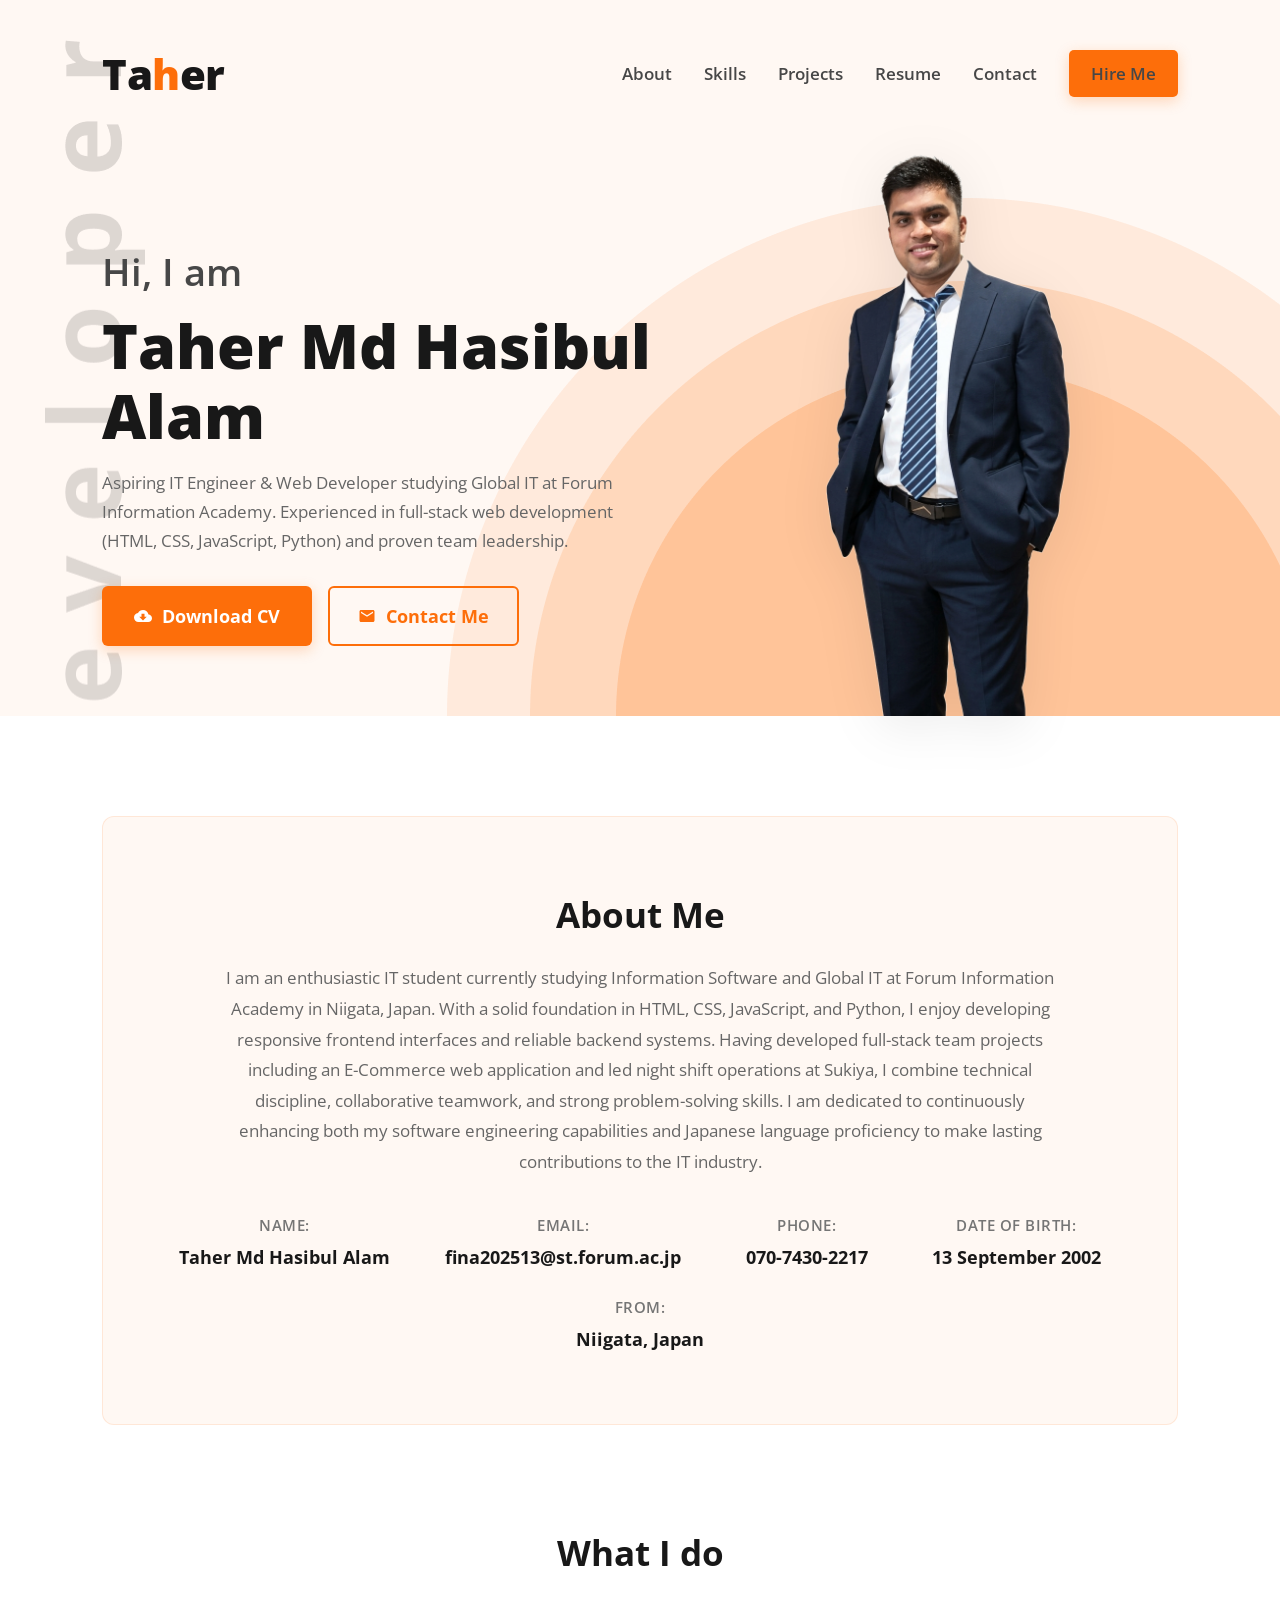
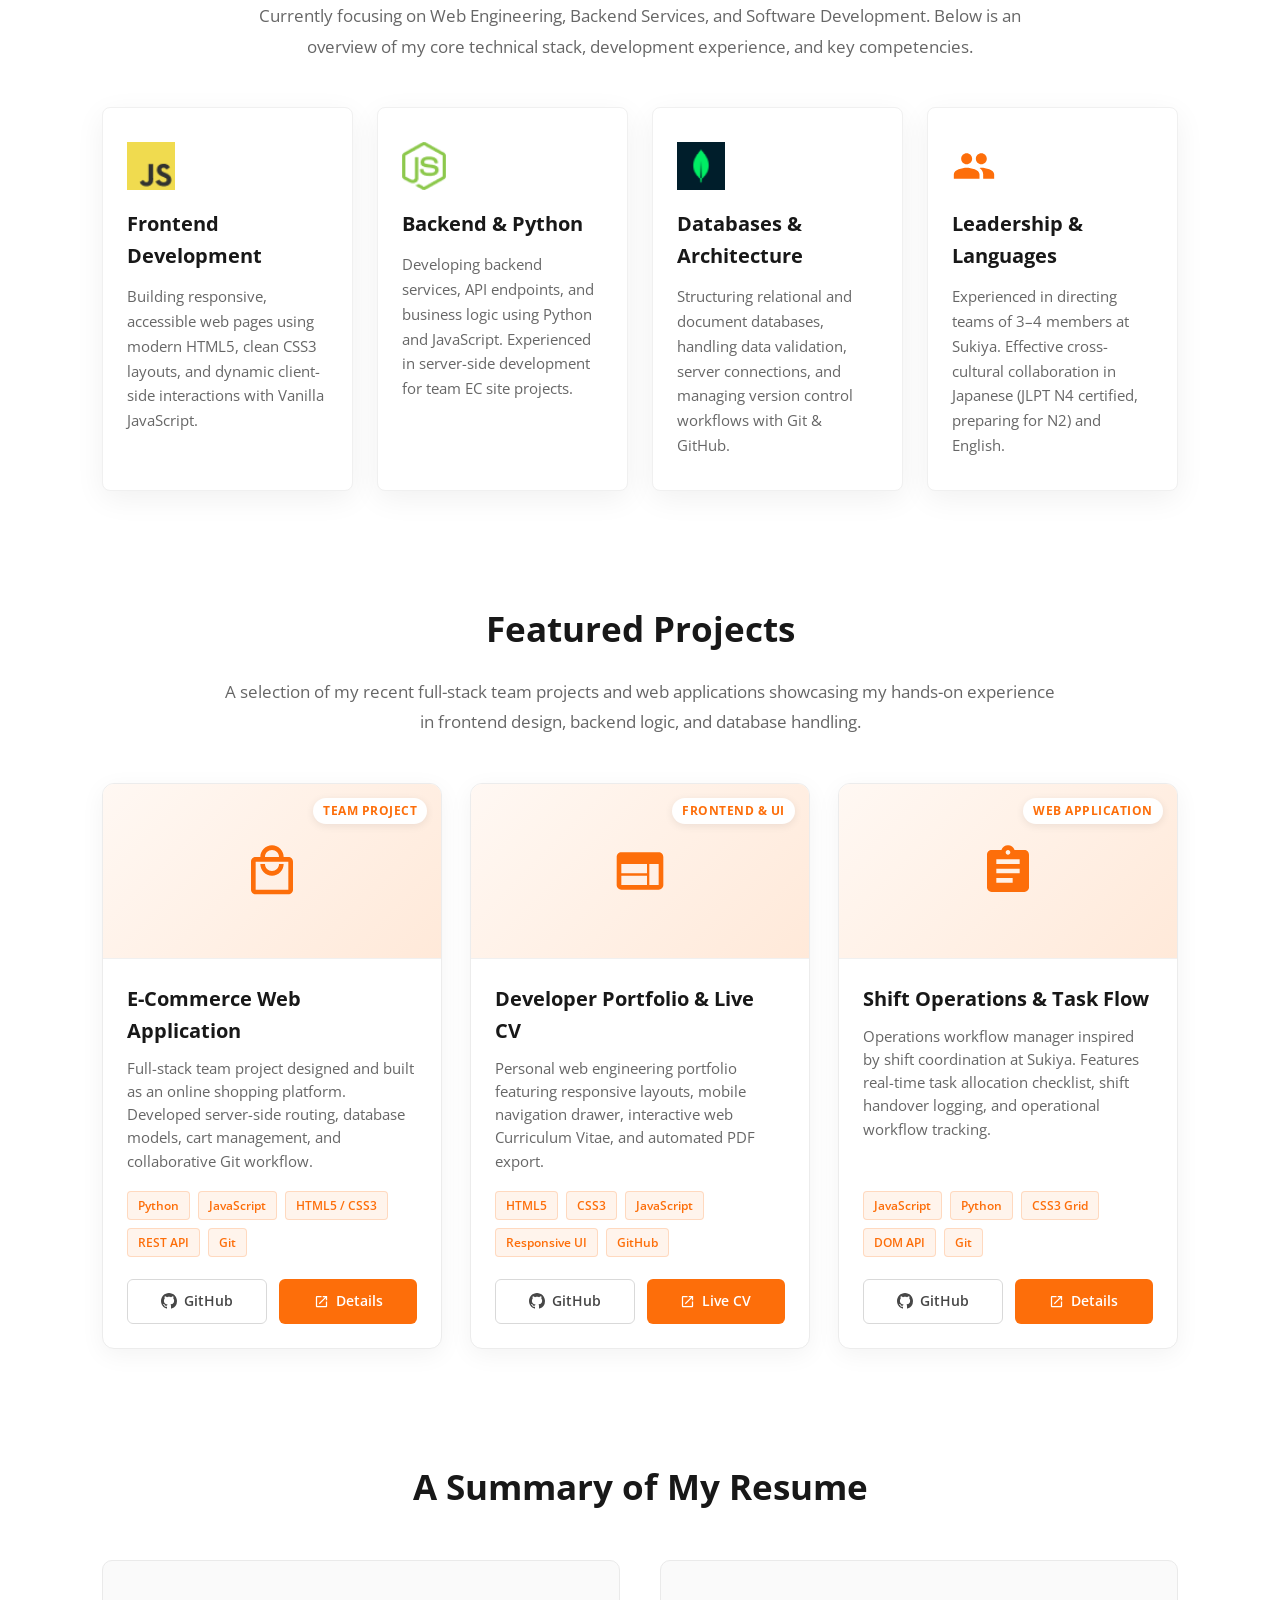
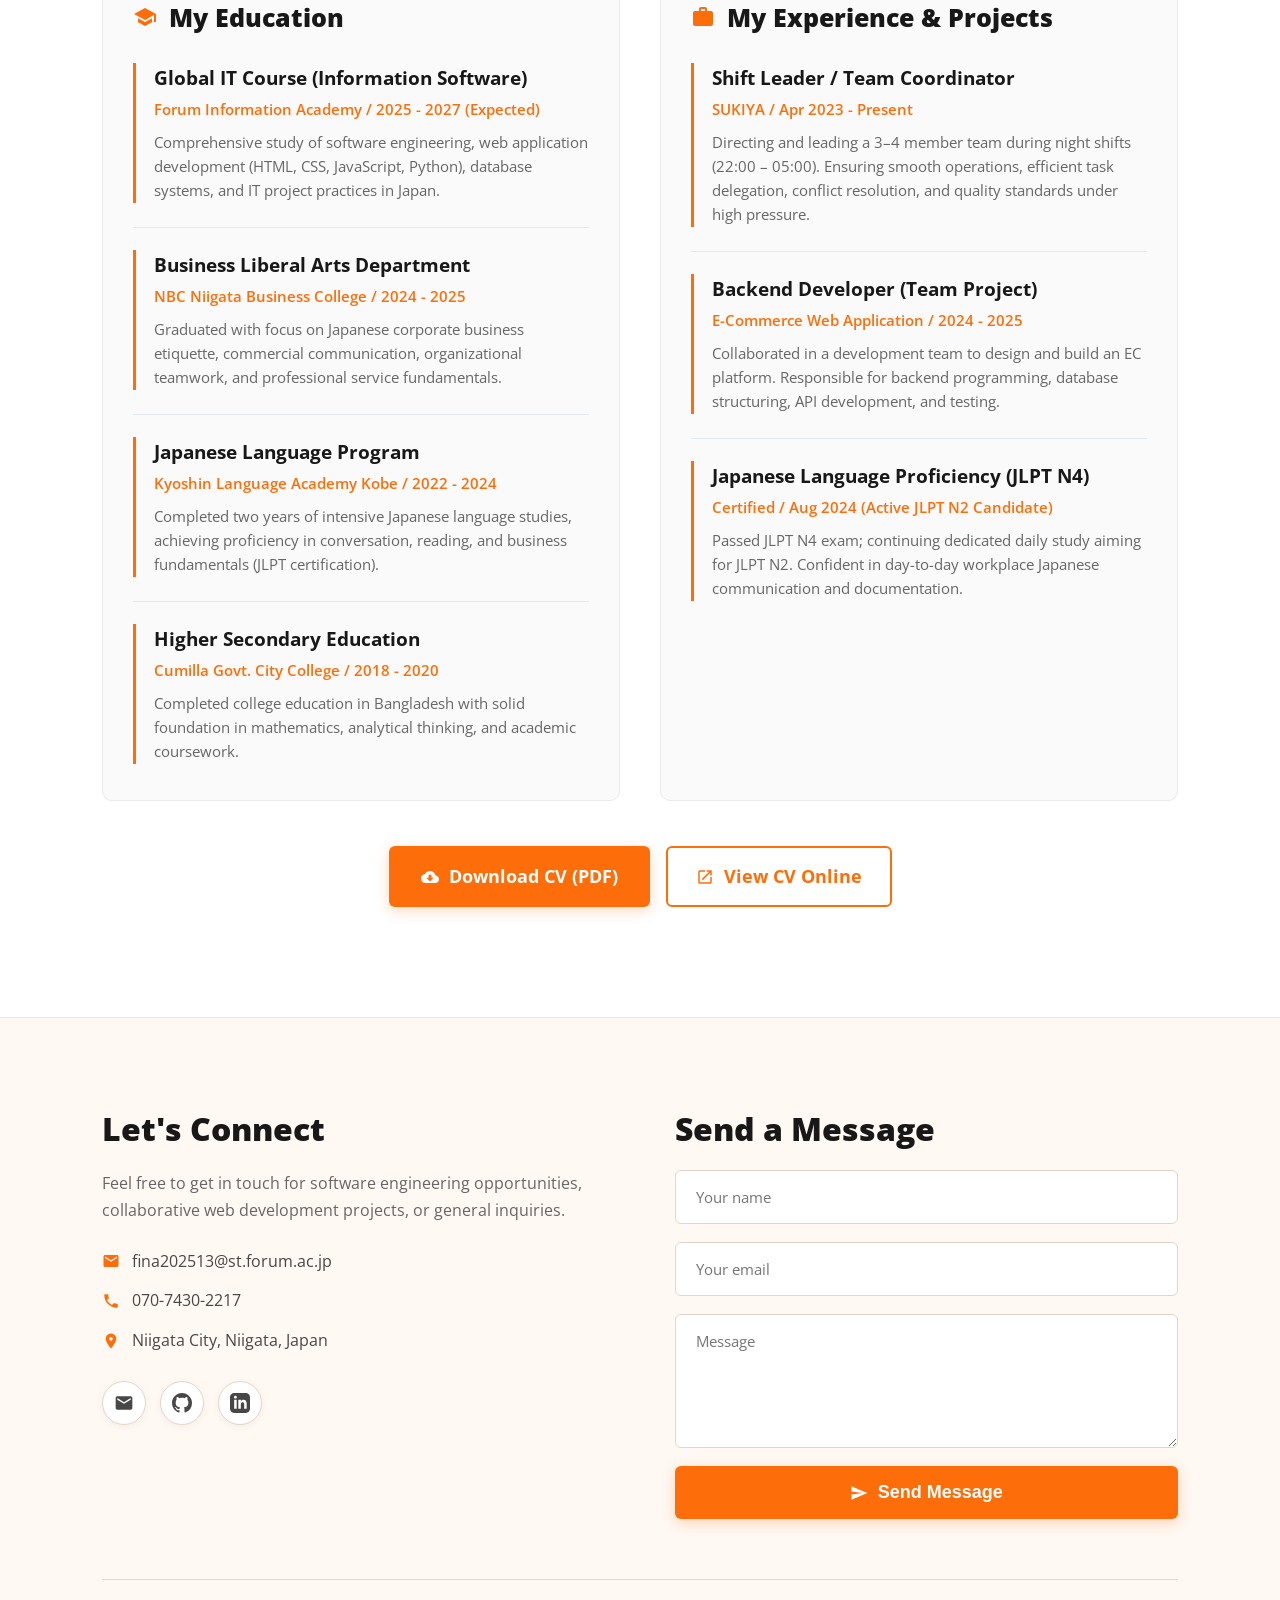
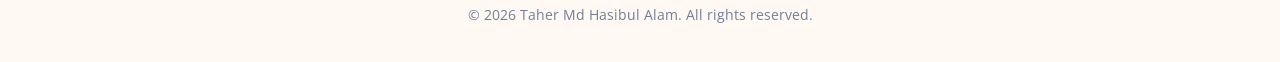
==== commit 066ce1b2: "Add Featured Projects section with cards, tech stack pills, and responsive layout" ====
--- a/index.html
+++ b/index.html
@@ -3,6 +3,7 @@
 <head>
     <meta charset="UTF-8">
     <meta name="viewport" content="width=device-width, initial-scale=1.0">
+    <meta name="google" content="notranslate">
     <title>Taher Md Hasibul Alam | Web Developer Portfolio</title>
     <meta name="description" content="Portfolio of Taher Md Hasibul Alam - Web Developer & Global IT Student at Forum Information Academy in Niigata, Japan. Specializing in Frontend and Backend Development.">
     <!-- Favicon -->
@@ -34,6 +35,7 @@
             <ul class="menu" id="nav-menu">
                 <li><a href="#about">About</a></li>
                 <li><a href="#skills">Skills</a></li>
+                <li><a href="#projects">Projects</a></li>
                 <li><a href="#resume">Resume</a></li>
                 <li><a href="#contact">Contact</a></li>
                 <li><a href="#contact" class="btn-primary btn-nav">Hire Me</a></li>
@@ -146,6 +148,115 @@
             </div>
         </section>
 
+        <!-- Featured Projects Section -->
+        <section id="projects" class="projects-section">
+            <h3 class="section-title">Featured Projects</h3>
+            <p class="section-description">
+                A selection of my recent full-stack team projects and web applications showcasing my hands-on experience in frontend design, backend logic, and database handling.
+            </p>
+
+            <div class="projects-grid">
+                <!-- Project 1 -->
+                <div class="project-card">
+                    <div class="project-thumb">
+                        <span class="project-badge">Team Project</span>
+                        <svg width="56" height="56" viewBox="0 0 24 24" fill="currentColor">
+                            <path d="M19 6h-2c0-2.76-2.24-5-5-5S7 3.24 7 6H5c-1.1 0-2 .9-2 2v12c0 1.1.9 2 2 2h14c1.1 0 2-.9 2-2V8c0-1.1-.9-2-2-2zm-7-3c1.66 0 3 1.34 3 3H9c0-1.66 1.34-3 3-3zm7 17H5V8h14v12zm-7-8c-1.66 0-3-1.34-3-3H7c0 2.76 2.24 5 5 5s5-2.24 5-5h-2c0 1.66-1.34 3-3 3z"/>
+                        </svg>
+                    </div>
+                    <div class="project-body">
+                        <h4 class="project-title">E-Commerce Web Application</h4>
+                        <p class="project-desc">
+                            Full-stack team project designed and built as an online shopping platform. Developed server-side routing, database models, cart management, and collaborative Git workflow.
+                        </p>
+                        <div class="project-tech">
+                            <span class="tech-tag">Python</span>
+                            <span class="tech-tag">JavaScript</span>
+                            <span class="tech-tag">HTML5 / CSS3</span>
+                            <span class="tech-tag">REST API</span>
+                            <span class="tech-tag">Git</span>
+                        </div>
+                        <div class="project-links">
+                            <a href="https://github.com/fina202513-prog" target="_blank" rel="noopener noreferrer" class="project-btn project-btn-outline">
+                                <svg width="16" height="16" viewBox="0 0 24 24" fill="currentColor"><path d="M12 0C5.37 0 0 5.37 0 12c0 5.31 3.435 9.795 8.205 11.385.6.105.825-.255.825-.57 0-.285-.015-1.23-.015-2.235-3.015.555-3.795-.735-4.035-1.41-.135-.345-.72-1.41-1.23-1.695-.42-.225-1.02-.78-.015-.795.945-.015 1.62.87 1.845 1.23 1.08 1.815 2.805 1.305 3.495.99.105-.78.42-1.305.765-1.605-2.67-.3-5.46-1.335-5.46-5.925 0-1.305.465-2.385 1.23-3.225-.12-.3-.54-1.53.12-3.18 0 0 1.005-.315 3.3 1.23.96-.27 1.98-.405 3-.405s2.04.135 3 .405c2.295-1.56 3.3-1.23 3.3-1.23.66 1.65.24 2.88.12 3.18.765.84 1.23 1.905 1.23 3.225 0 4.605-2.805 5.625-5.475 5.925.435.375.81 1.095.81 2.22 0 1.605-.015 2.895-.015 3.3 0 .315.225.69.825.57A12.02 12.02 0 0024 12c0-6.63-5.37-12-12-12z"/></svg>
+                                GitHub
+                            </a>
+                            <a href="#contact" class="project-btn project-btn-primary">
+                                <svg width="15" height="15" viewBox="0 0 24 24" fill="currentColor"><path d="M19 19H5V5h7V3H5c-1.11 0-2 .9-2 2v14c0 1.1.89 2 2 2h14c1.1 0 2-.9 2-2v-7h-2v7zM14 3v2h3.59l-9.83 9.83 1.41 1.41L19 6.41V10h2V3h-7z"/></svg>
+                                Details
+                            </a>
+                        </div>
+                    </div>
+                </div>
+
+                <!-- Project 2 -->
+                <div class="project-card">
+                    <div class="project-thumb">
+                        <span class="project-badge">Frontend & UI</span>
+                        <svg width="56" height="56" viewBox="0 0 24 24" fill="currentColor">
+                            <path d="M20 4H4c-1.1 0-1.99.9-1.99 2L2 18c0 1.1.9 2 2 2h16c1.1 0 2-.9 2-2V6c0-1.1-.9-2-2-2zm-5 14H4v-4h11v4zm0-5H4V9h11v4zm5 5h-4V9h4v9z"/>
+                        </svg>
+                    </div>
+                    <div class="project-body">
+                        <h4 class="project-title">Developer Portfolio & Live CV</h4>
+                        <p class="project-desc">
+                            Personal web engineering portfolio featuring responsive layouts, mobile navigation drawer, interactive web Curriculum Vitae, and automated PDF export.
+                        </p>
+                        <div class="project-tech">
+                            <span class="tech-tag">HTML5</span>
+                            <span class="tech-tag">CSS3</span>
+                            <span class="tech-tag">JavaScript</span>
+                            <span class="tech-tag">Responsive UI</span>
+                            <span class="tech-tag">GitHub</span>
+                        </div>
+                        <div class="project-links">
+                            <a href="https://github.com/fina202513-prog/hero-dev-portfolio-code" target="_blank" rel="noopener noreferrer" class="project-btn project-btn-outline">
+                                <svg width="16" height="16" viewBox="0 0 24 24" fill="currentColor"><path d="M12 0C5.37 0 0 5.37 0 12c0 5.31 3.435 9.795 8.205 11.385.6.105.825-.255.825-.57 0-.285-.015-1.23-.015-2.235-3.015.555-3.795-.735-4.035-1.41-.135-.345-.72-1.41-1.23-1.695-.42-.225-1.02-.78-.015-.795.945-.015 1.62.87 1.845 1.23 1.08 1.815 2.805 1.305 3.495.99.105-.78.42-1.305.765-1.605-2.67-.3-5.46-1.335-5.46-5.925 0-1.305.465-2.385 1.23-3.225-.12-.3-.54-1.53.12-3.18 0 0 1.005-.315 3.3 1.23.96-.27 1.98-.405 3-.405s2.04.135 3 .405c2.295-1.56 3.3-1.23 3.3-1.23.66 1.65.24 2.88.12 3.18.765.84 1.23 1.905 1.23 3.225 0 4.605-2.805 5.625-5.475 5.925.435.375.81 1.095.81 2.22 0 1.605-.015 2.895-.015 3.3 0 .315.225.69.825.57A12.02 12.02 0 0024 12c0-6.63-5.37-12-12-12z"/></svg>
+                                GitHub
+                            </a>
+                            <a href="cv.html" target="_blank" class="project-btn project-btn-primary">
+                                <svg width="15" height="15" viewBox="0 0 24 24" fill="currentColor"><path d="M19 19H5V5h7V3H5c-1.11 0-2 .9-2 2v14c0 1.1.89 2 2 2h14c1.1 0 2-.9 2-2v-7h-2v7zM14 3v2h3.59l-9.83 9.83 1.41 1.41L19 6.41V10h2V3h-7z"/></svg>
+                                Live CV
+                            </a>
+                        </div>
+                    </div>
+                </div>
+
+                <!-- Project 3 -->
+                <div class="project-card">
+                    <div class="project-thumb">
+                        <span class="project-badge">Web Application</span>
+                        <svg width="56" height="56" viewBox="0 0 24 24" fill="currentColor">
+                            <path d="M19 3h-4.18C14.4 1.84 13.3 1 12 1c-1.3 0-2.4.84-2.82 2H5c-1.1 0-2 .9-2 2v14c0 1.1.9 2 2 2h14c1.1 0 2-.9 2-2V5c0-1.1-.9-2-2-2zm-7 0c.55 0 1 .45 1 1s-.45 1-1 1-1-.45-1-1 .45-1 1-1zm2 14H7v-2h7v2zm3-4H7v-2h10v2zm0-4H7V7h10v2z"/>
+                        </svg>
+                    </div>
+                    <div class="project-body">
+                        <h4 class="project-title">Shift Operations & Task Flow</h4>
+                        <p class="project-desc">
+                            Operations workflow manager inspired by shift coordination at Sukiya. Features real-time task allocation checklist, shift handover logging, and operational workflow tracking.
+                        </p>
+                        <div class="project-tech">
+                            <span class="tech-tag">JavaScript</span>
+                            <span class="tech-tag">Python</span>
+                            <span class="tech-tag">CSS3 Grid</span>
+                            <span class="tech-tag">DOM API</span>
+                            <span class="tech-tag">Git</span>
+                        </div>
+                        <div class="project-links">
+                            <a href="https://github.com/fina202513-prog" target="_blank" rel="noopener noreferrer" class="project-btn project-btn-outline">
+                                <svg width="16" height="16" viewBox="0 0 24 24" fill="currentColor"><path d="M12 0C5.37 0 0 5.37 0 12c0 5.31 3.435 9.795 8.205 11.385.6.105.825-.255.825-.57 0-.285-.015-1.23-.015-2.235-3.015.555-3.795-.735-4.035-1.41-.135-.345-.72-1.41-1.23-1.695-.42-.225-1.02-.78-.015-.795.945-.015 1.62.87 1.845 1.23 1.08 1.815 2.805 1.305 3.495.99.105-.78.42-1.305.765-1.605-2.67-.3-5.46-1.335-5.46-5.925 0-1.305.465-2.385 1.23-3.225-.12-.3-.54-1.53.12-3.18 0 0 1.005-.315 3.3 1.23.96-.27 1.98-.405 3-.405s2.04.135 3 .405c2.295-1.56 3.3-1.23 3.3-1.23.66 1.65.24 2.88.12 3.18.765.84 1.23 1.905 1.23 3.225 0 4.605-2.805 5.625-5.475 5.925.435.375.81 1.095.81 2.22 0 1.605-.015 2.895-.015 3.3 0 .315.225.69.825.57A12.02 12.02 0 0024 12c0-6.63-5.37-12-12-12z"/></svg>
+                                GitHub
+                            </a>
+                            <a href="#contact" class="project-btn project-btn-primary">
+                                <svg width="15" height="15" viewBox="0 0 24 24" fill="currentColor"><path d="M19 19H5V5h7V3H5c-1.11 0-2 .9-2 2v14c0 1.1.89 2 2 2h14c1.1 0 2-.9 2-2v-7h-2v7zM14 3v2h3.59l-9.83 9.83 1.41 1.41L19 6.41V10h2V3h-7z"/></svg>
+                                Details
+                            </a>
+                        </div>
+                    </div>
+                </div>
+            </div>
+        </section>
+
         <!-- Resume Section -->
         <section id="resume" class="resume-section">
             <h3 class="section-title">A Summary of My Resume</h3>
--- a/styles/portfolio.css
+++ b/styles/portfolio.css
@@ -179,12 +179,12 @@
 nav .menu {
     display: flex;
     list-style-type: none;
-    gap: 36px;
+    gap: 32px;
     align-items: center;
 }
 
 nav .menu a {
-    font-size: 18px;
+    font-size: 17px;
     color: #474747;
     text-decoration: none;
     font-weight: 600;
@@ -376,10 +376,159 @@
 }
 
 /* =========================================
+   Featured Projects Section
+   ========================================= */
+.projects-section {
+    margin-top: 110px;
+}
+
+.projects-grid {
+    display: grid;
+    grid-template-columns: repeat(3, 1fr);
+    gap: 28px;
+    margin-top: 45px;
+}
+
+.project-card {
+    background: #FFFFFF;
+    border-radius: 12px;
+    border: 1px solid #ECECEC;
+    overflow: hidden;
+    box-shadow: 0 6px 25px rgba(0, 0, 0, 0.05);
+    display: flex;
+    flex-direction: column;
+    transition: transform 0.25s ease, box-shadow 0.25s ease, border-color 0.25s ease;
+}
+
+.project-card:hover {
+    transform: translateY(-6px);
+    box-shadow: 0 14px 40px rgba(253, 110, 10, 0.15);
+    border-color: #FD6E0A;
+}
+
+.project-thumb {
+    height: 175px;
+    background: linear-gradient(135deg, #FFF8F3 0%, #FFE9D9 100%);
+    display: flex;
+    align-items: center;
+    justify-content: center;
+    position: relative;
+    border-bottom: 1px solid #F0F0F0;
+}
+
+.project-thumb svg {
+    color: #FD6E0A;
+    transition: transform 0.3s ease;
+}
+
+.project-card:hover .project-thumb svg {
+    transform: scale(1.1);
+}
+
+.project-badge {
+    position: absolute;
+    top: 14px;
+    right: 14px;
+    background: #FFFFFF;
+    color: #FD6E0A;
+    font-size: 11.5px;
+    font-weight: 700;
+    padding: 4px 10px;
+    border-radius: 20px;
+    box-shadow: 0 2px 8px rgba(0, 0, 0, 0.08);
+    text-transform: uppercase;
+    letter-spacing: 0.5px;
+}
+
+.project-body {
+    padding: 24px;
+    display: flex;
+    flex-direction: column;
+    flex-grow: 1;
+}
+
+.project-title {
+    font-size: 20px;
+    font-weight: 700;
+    color: #181818;
+    margin-bottom: 10px;
+}
+
+.project-desc {
+    font-size: 14.5px;
+    color: #666666;
+    line-height: 1.6;
+    margin-bottom: 18px;
+    flex-grow: 1;
+}
+
+.project-tech {
+    display: flex;
+    flex-wrap: wrap;
+    gap: 8px;
+    margin-bottom: 22px;
+}
+
+.tech-tag {
+    background: #FFF4EC;
+    color: #FD6E0A;
+    font-size: 12px;
+    font-weight: 600;
+    padding: 4px 10px;
+    border-radius: 4px;
+    border: 1px solid rgba(253, 110, 10, 0.2);
+}
+
+.project-links {
+    display: flex;
+    gap: 12px;
+    margin-top: auto;
+}
+
+.project-btn {
+    flex: 1;
+    display: inline-flex;
+    align-items: center;
+    justify-content: center;
+    gap: 7px;
+    padding: 10px 14px;
+    font-size: 14px;
+    font-weight: 600;
+    border-radius: 6px;
+    text-decoration: none;
+    transition: all 0.2s ease;
+}
+
+.project-btn svg {
+    flex-shrink: 0;
+}
+
+.project-btn-primary {
+    background: #FD6E0A;
+    color: #FFFFFF;
+}
+
+.project-btn-primary:hover {
+    background: #e55c00;
+    box-shadow: 0 4px 12px rgba(253, 110, 10, 0.3);
+}
+
+.project-btn-outline {
+    background: #FFFFFF;
+    color: #474747;
+    border: 1px solid #D9D9D9;
+}
+
+.project-btn-outline:hover {
+    border-color: #FD6E0A;
+    color: #FD6E0A;
+}
+
+/* =========================================
    Resume Section
    ========================================= */
 .resume-section {
-    margin-top: 100px;
+    margin-top: 110px;
 }
 
 .resume-container {
@@ -672,6 +821,10 @@
     .skills-container {
         grid-template-columns: repeat(2, 1fr);
     }
+
+    .projects-grid {
+        grid-template-columns: repeat(2, 1fr);
+    }
 }
 
 @media (max-width: 992px) {
@@ -708,7 +861,7 @@
         margin-top: 60px;
     }
 
-    .skills-section, .resume-section {
+    .skills-section, .projects-section, .resume-section {
         margin-top: 60px;
     }
 
@@ -781,6 +934,12 @@
     }
 }
 
+@media (max-width: 680px) {
+    .projects-grid {
+        grid-template-columns: 1fr;
+    }
+}
+
 @media (max-width: 600px) {
     .main-container {
         width: 100%;
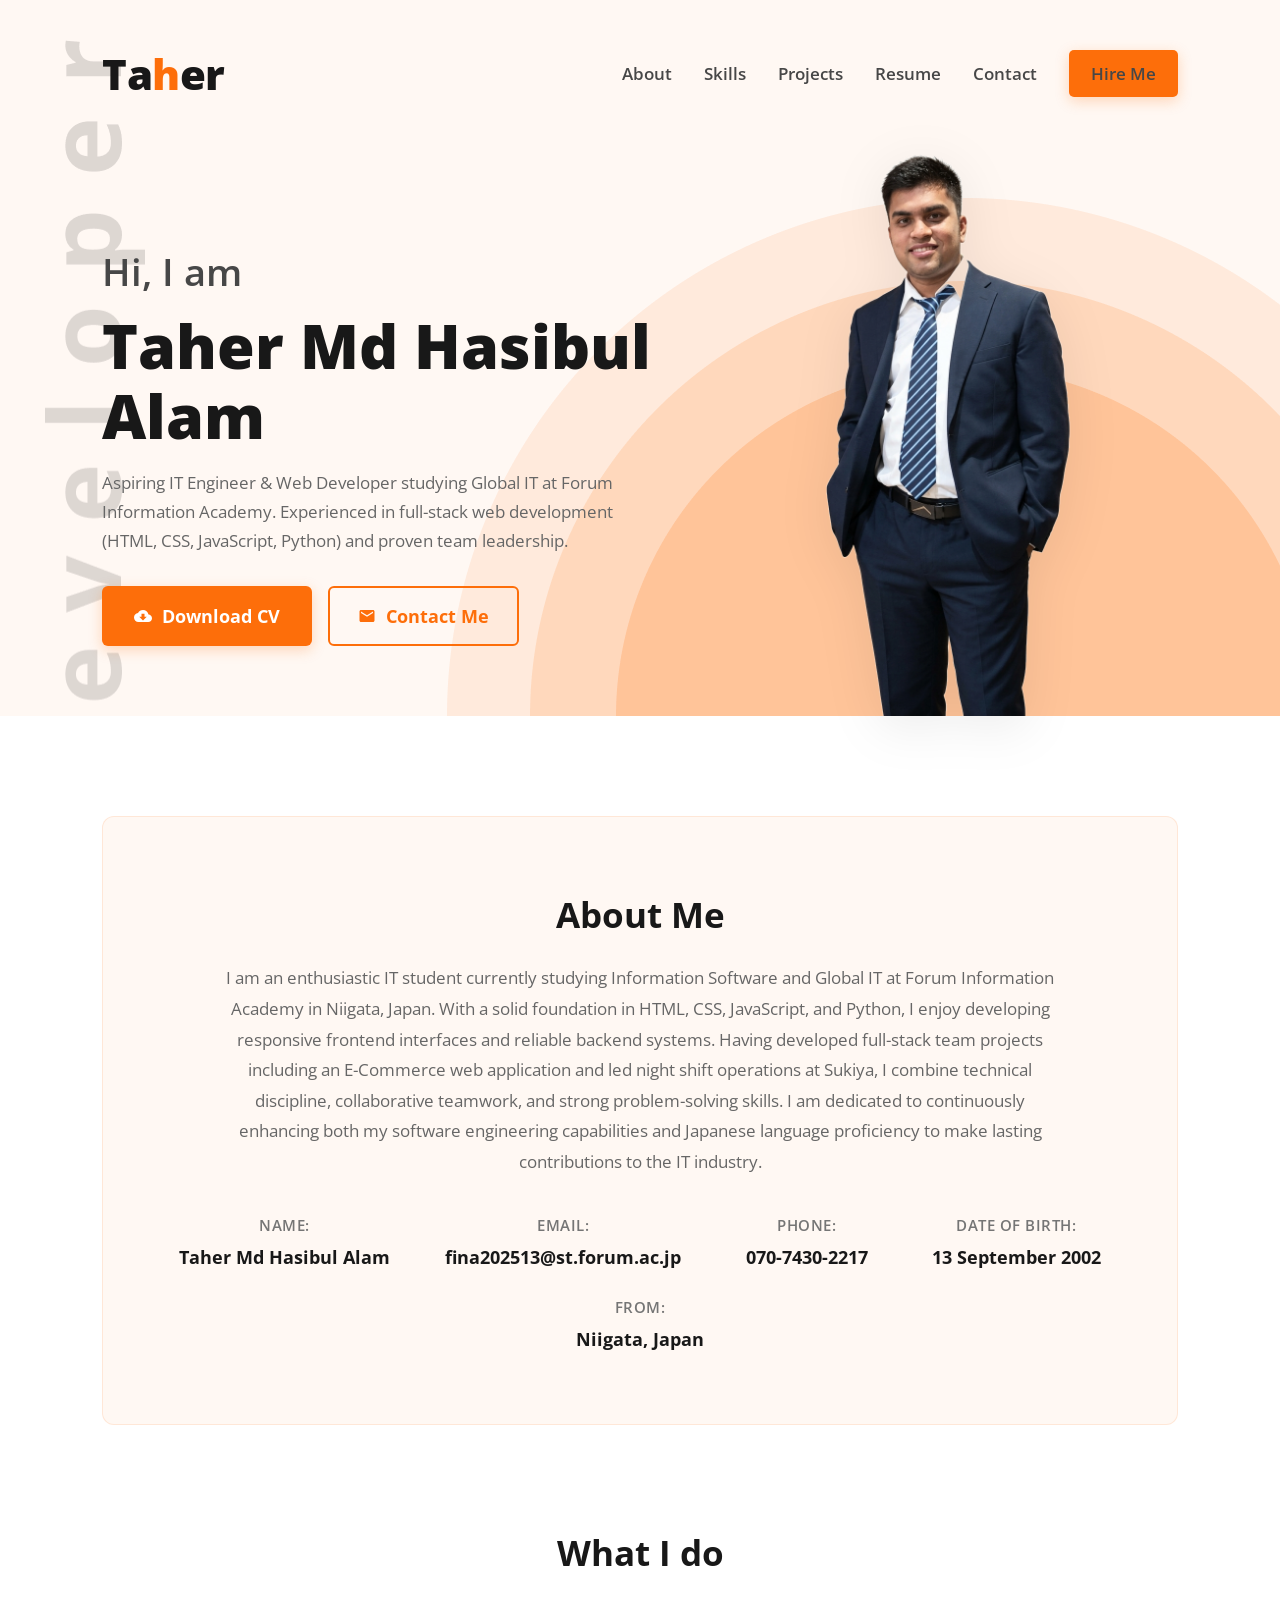
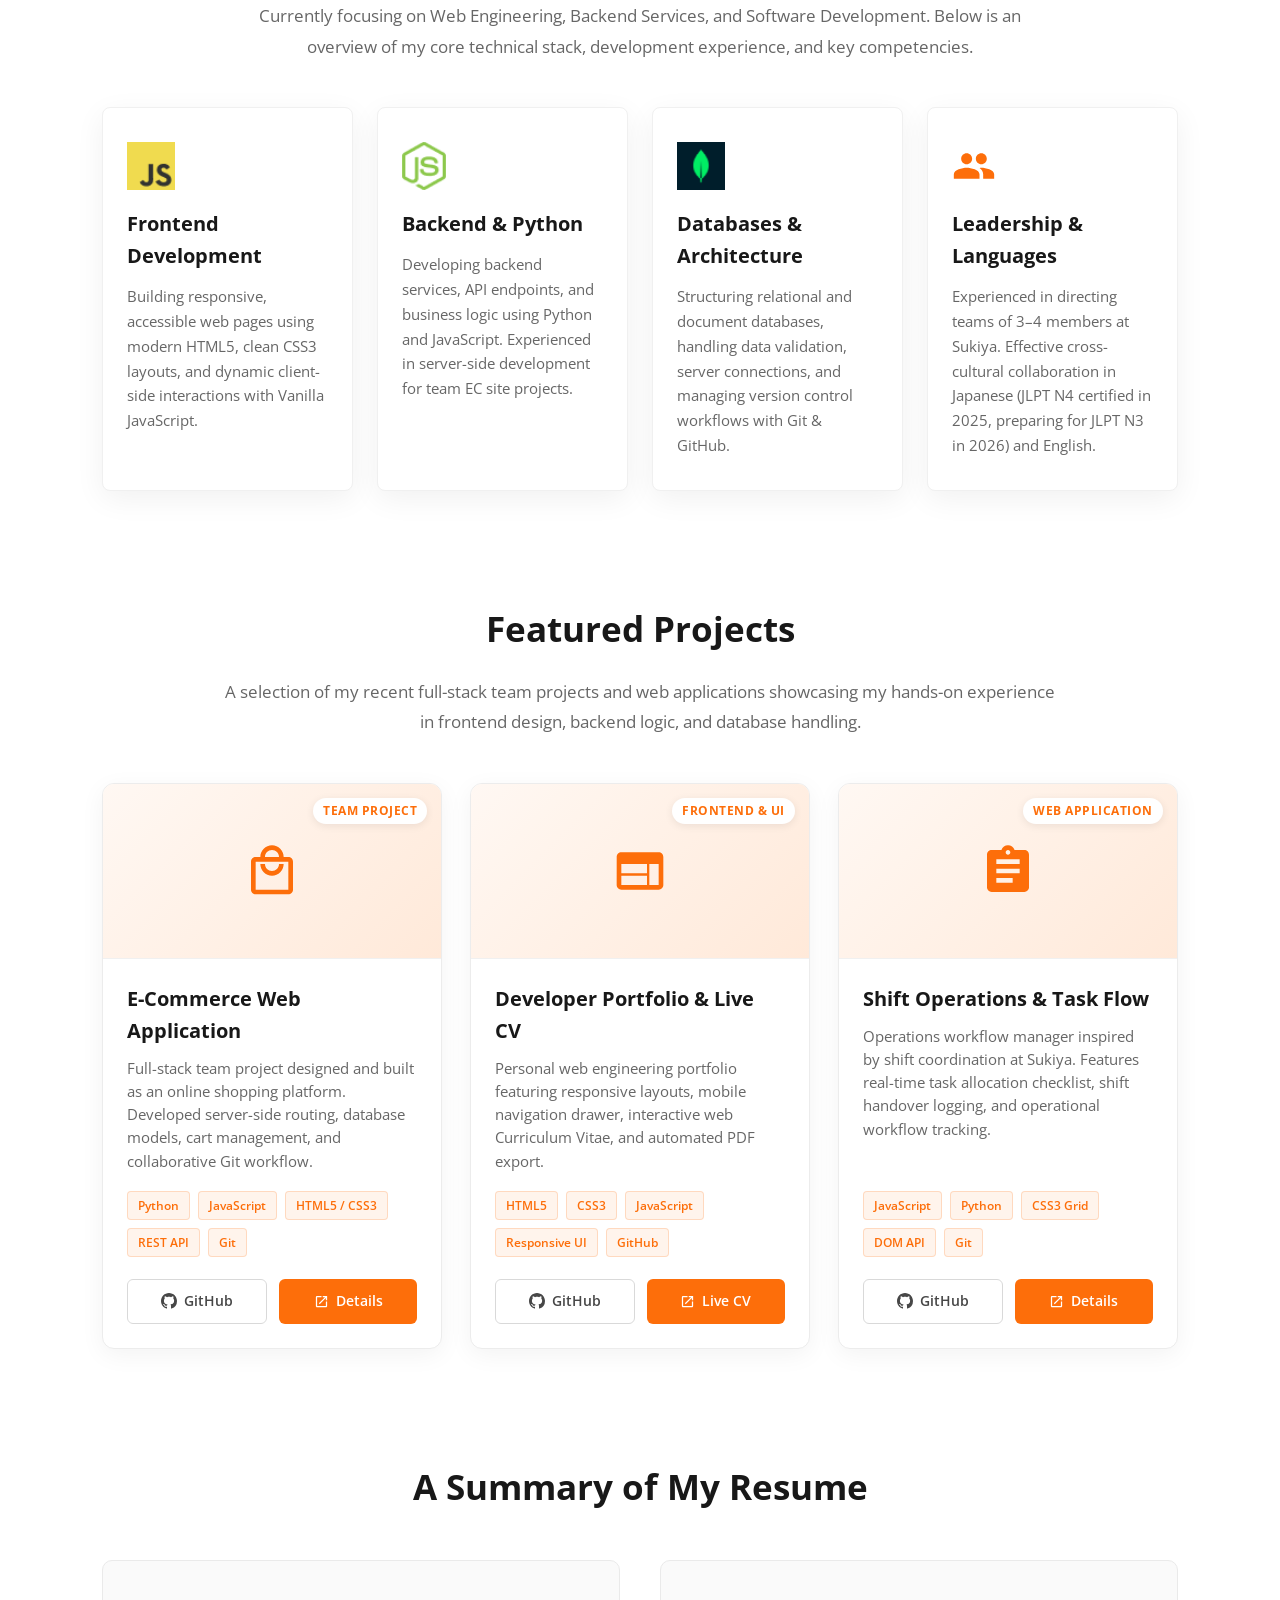
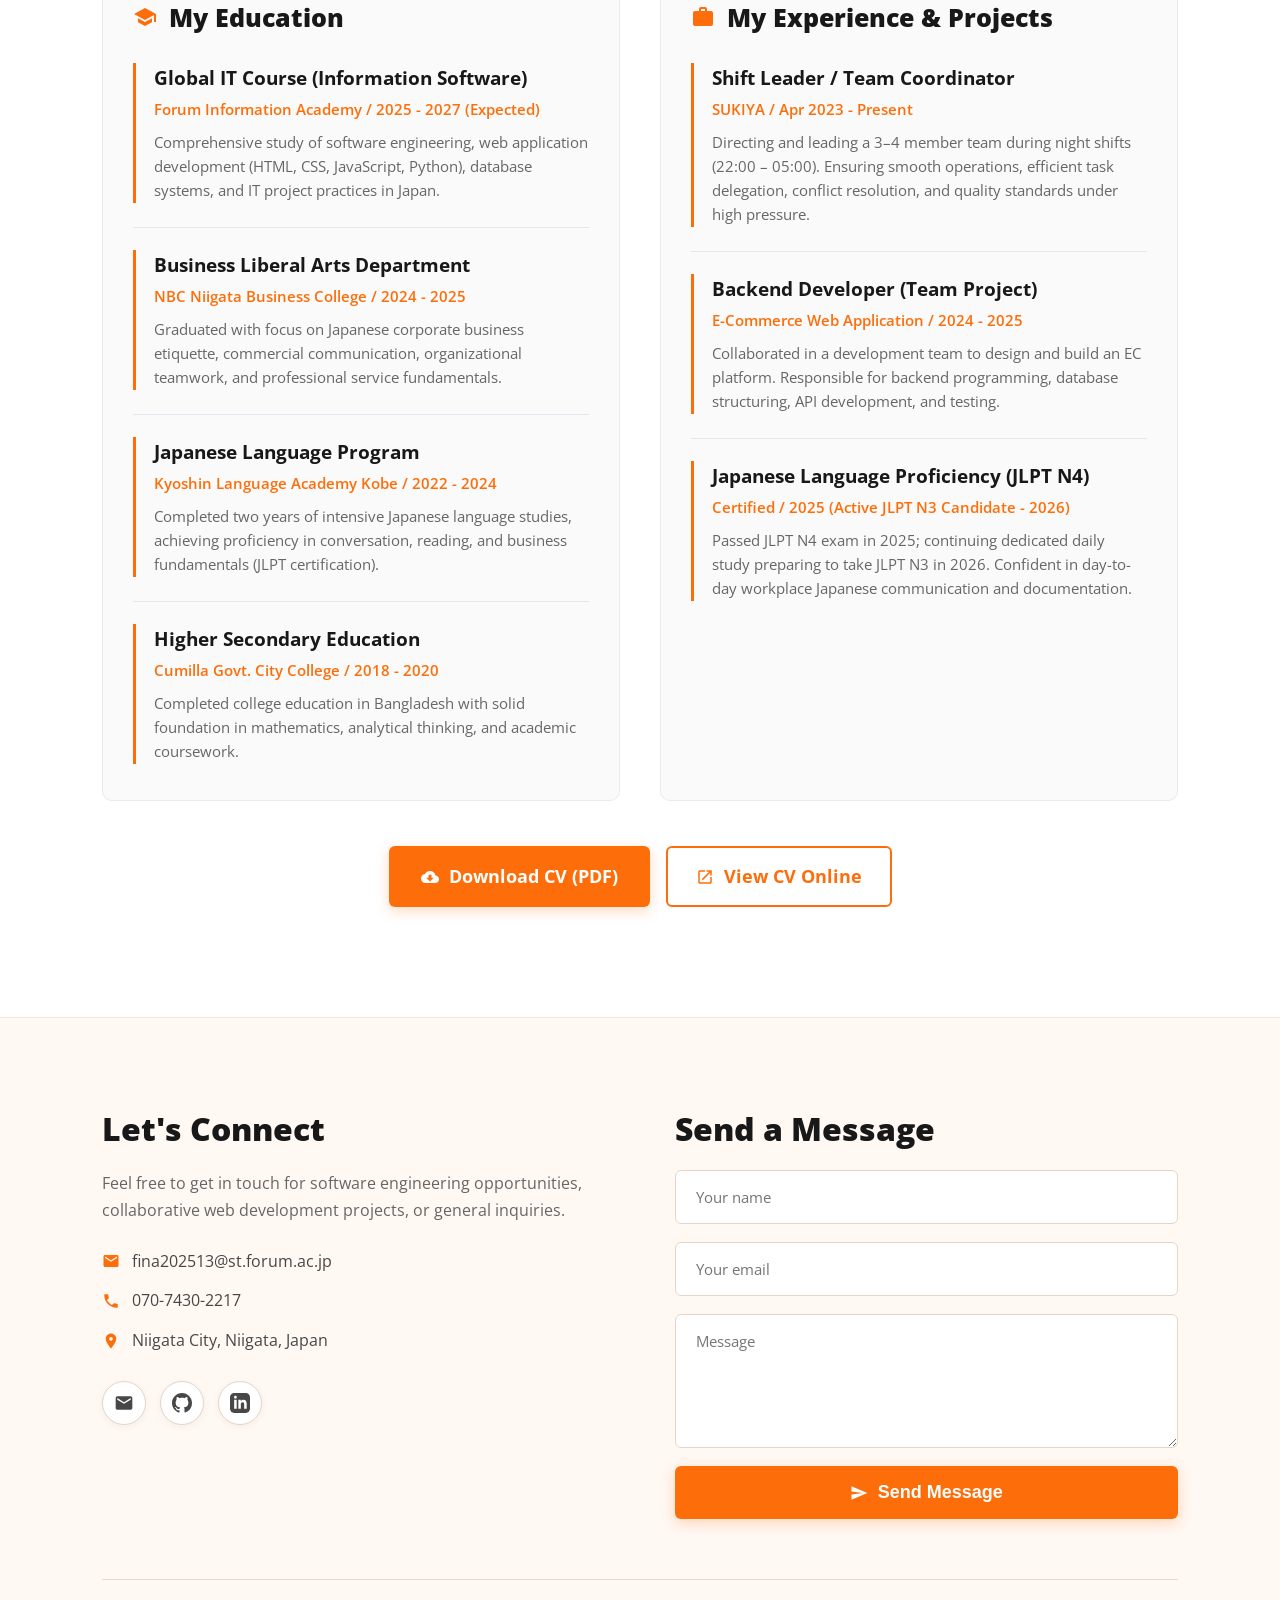
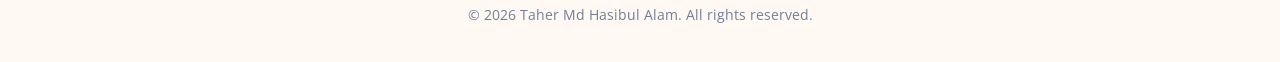
==== commit dffe6cfa: "Update JLPT details: JLPT N4 passed in 2025, taking JLPT N3 in 2026" ====
--- a/index.html
+++ b/index.html
@@ -142,7 +142,7 @@
                     </div>
                     <h4 class="skill-title">Leadership & Languages</h4>
                     <p class="skill-description">
-                        Experienced in directing teams of 3–4 members at Sukiya. Effective cross-cultural collaboration in Japanese (JLPT N4 certified, preparing for N2) and English.
+                        Experienced in directing teams of 3–4 members at Sukiya. Effective cross-cultural collaboration in Japanese (JLPT N4 certified in 2025, preparing for JLPT N3 in 2026) and English.
                     </p>
                 </div>
             </div>
@@ -332,9 +332,9 @@
 
                     <div class="resume-item">
                         <h4 class="experience-title">Japanese Language Proficiency (JLPT N4)</h4>
-                        <h5 class="experience-sub-title">Certified / Aug 2024 (Active JLPT N2 Candidate)</h5>
-                        <p class="experience-description">
-                            Passed JLPT N4 exam; continuing dedicated daily study aiming for JLPT N2. Confident in day-to-day workplace Japanese communication and documentation.
+                        <h5 class="experience-sub-title">Certified / 2025 (Active JLPT N3 Candidate - 2026)</h5>
+                        <p class="experience-description">
+                            Passed JLPT N4 exam in 2025; continuing dedicated daily study preparing to take JLPT N3 in 2026. Confident in day-to-day workplace Japanese communication and documentation.
                         </p>
                     </div>
                 </div>
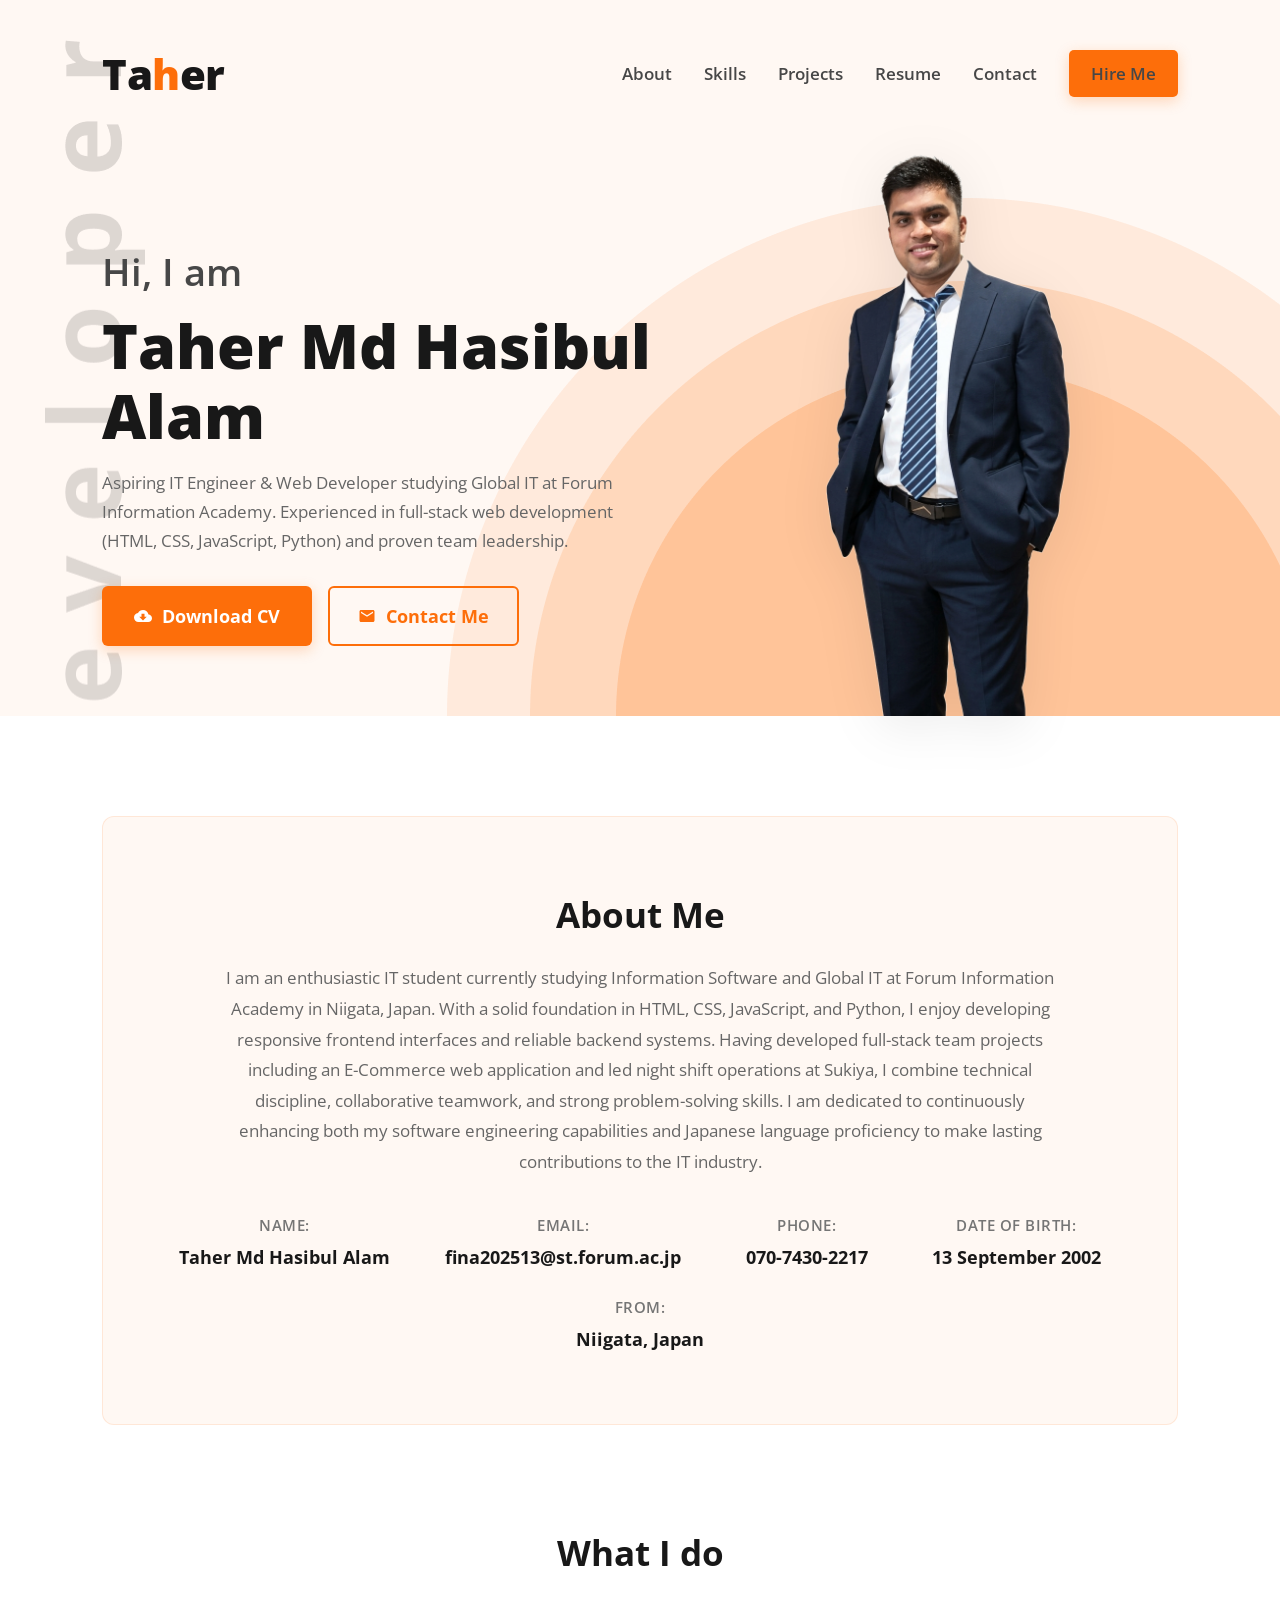
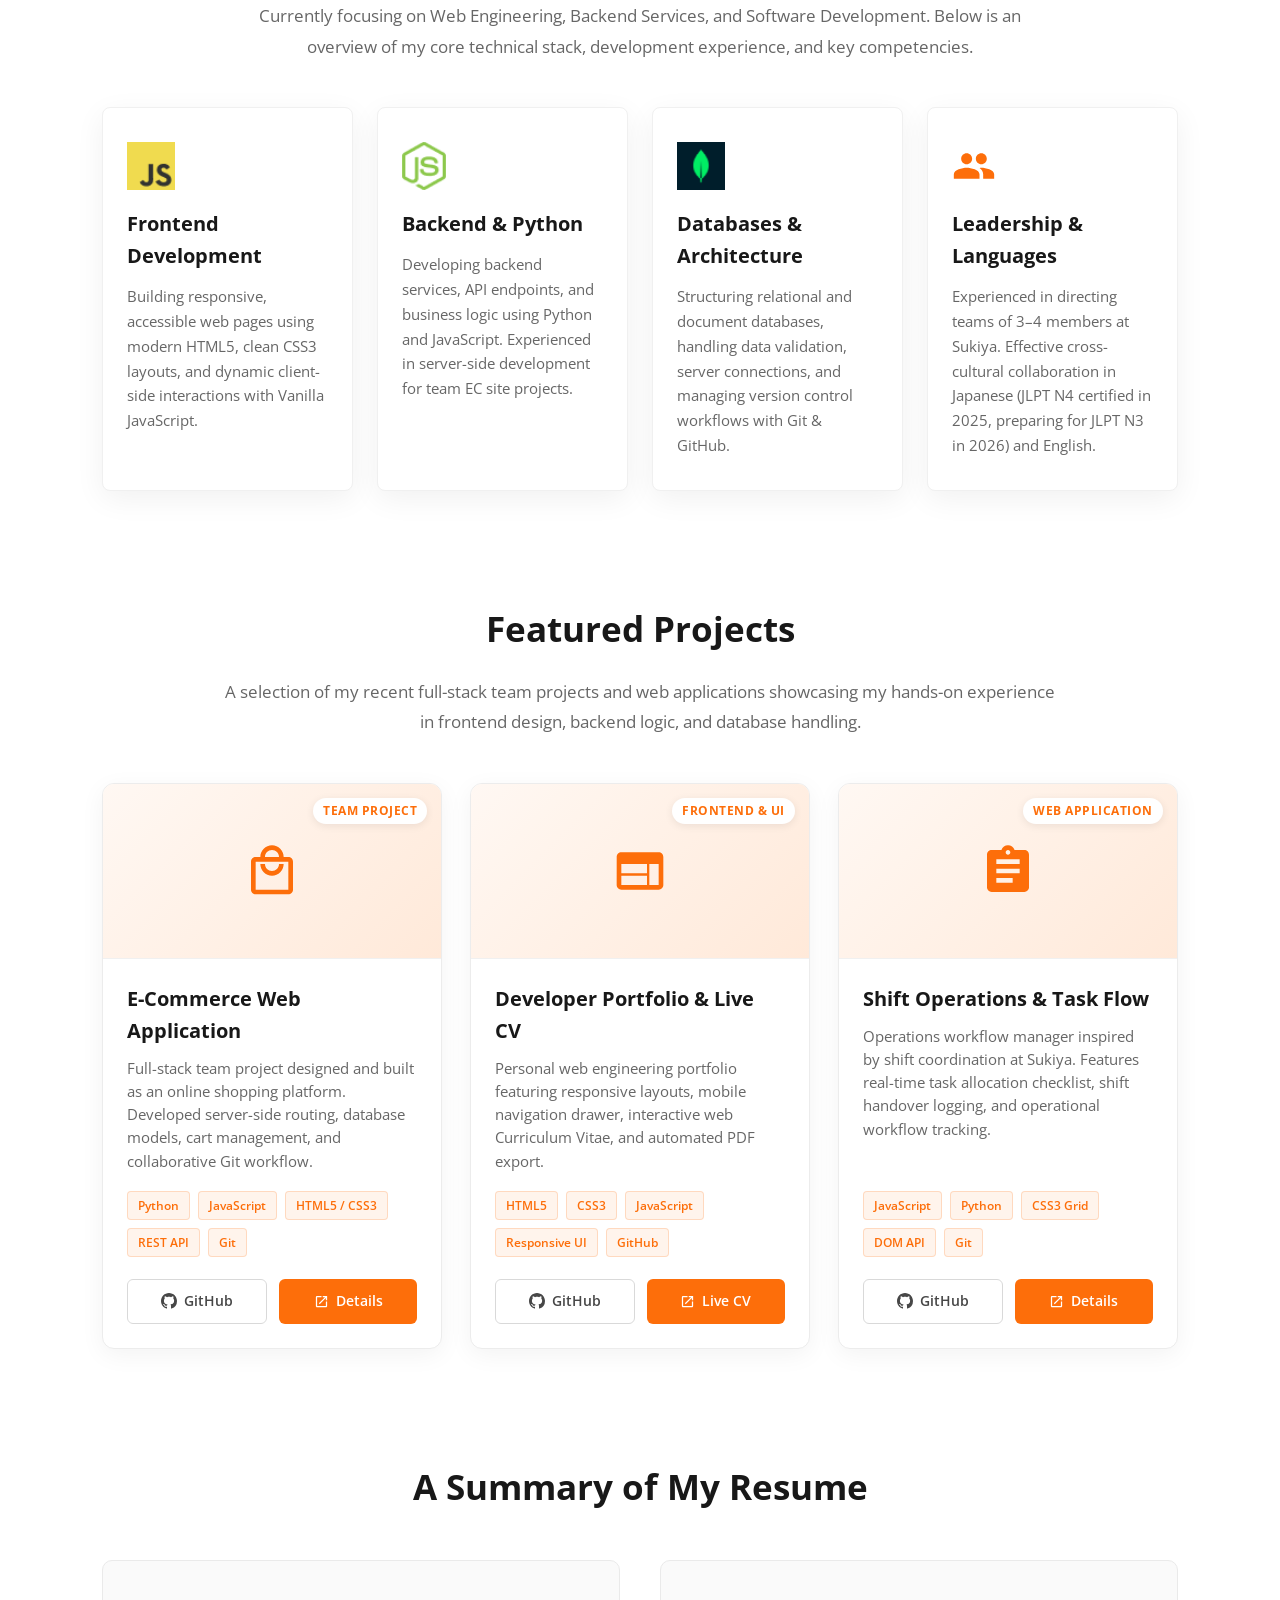
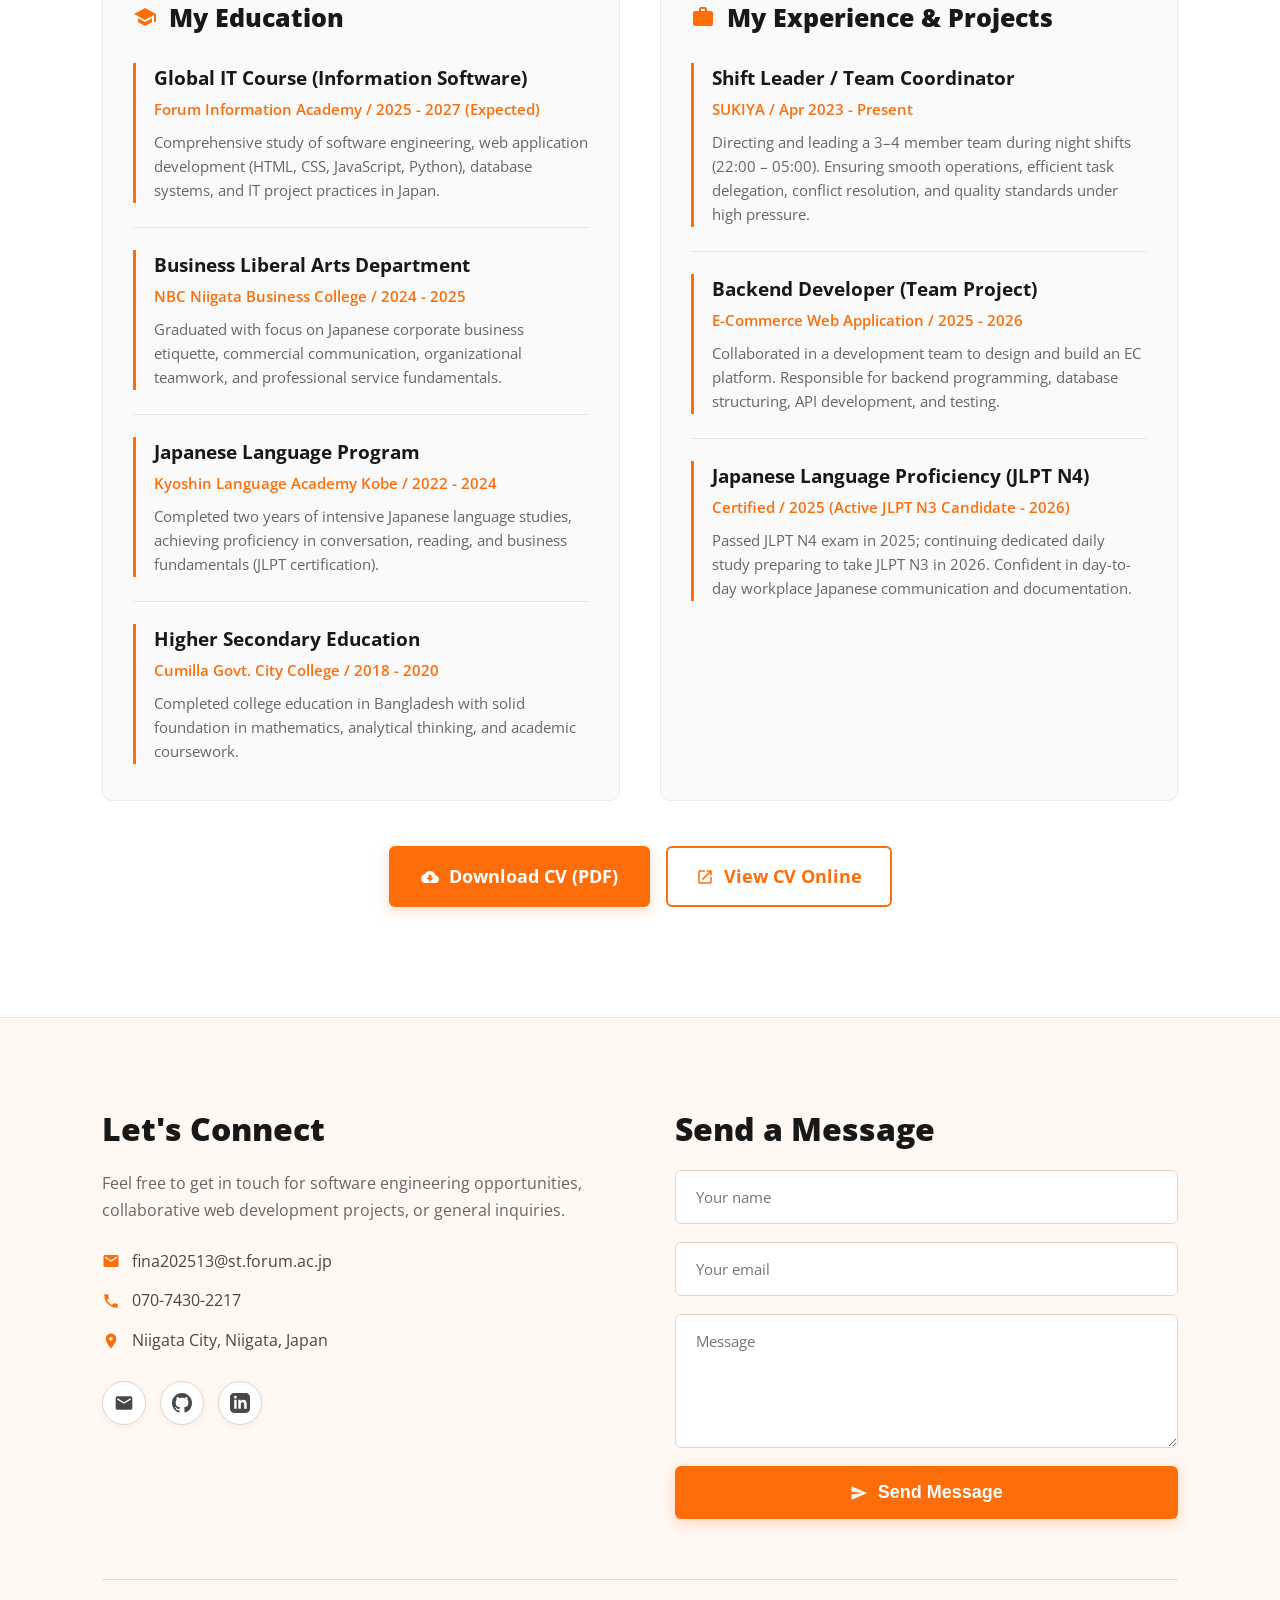
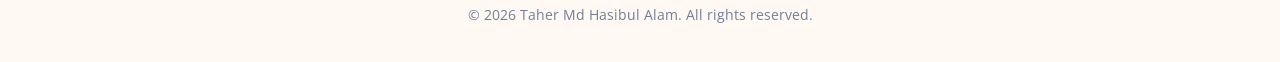
==== commit 1b00536a: "Update E-Commerce Web Application date to 2025-2026" ====
--- a/index.html
+++ b/index.html
@@ -323,7 +323,7 @@
 
                     <div class="resume-item">
                         <h4 class="experience-title">Backend Developer (Team Project)</h4>
-                        <h5 class="experience-sub-title">E-Commerce Web Application / 2024 - 2025</h5>
+                        <h5 class="experience-sub-title">E-Commerce Web Application / 2025 - 2026</h5>
                         <p class="experience-description">
                             Collaborated in a development team to design and build an EC platform. Responsible for backend programming, database structuring, API development, and testing.
                         </p>
--- a/styles/portfolio.css
+++ b/styles/portfolio.css
@@ -828,7 +828,12 @@
 }
 
 @media (max-width: 992px) {
-    nav, .banner, .main-container, .footer-container, .footer-bottom {
+
+    nav,
+    .banner,
+    .main-container,
+    .footer-container,
+    .footer-bottom {
         width: 90%;
     }
 
@@ -861,7 +866,9 @@
         margin-top: 60px;
     }
 
-    .skills-section, .projects-section, .resume-section {
+    .skills-section,
+    .projects-section,
+    .resume-section {
         margin-top: 60px;
     }
 
@@ -1017,4 +1024,4 @@
     .resume-column {
         padding: 22px 16px;
     }
-}
+}
